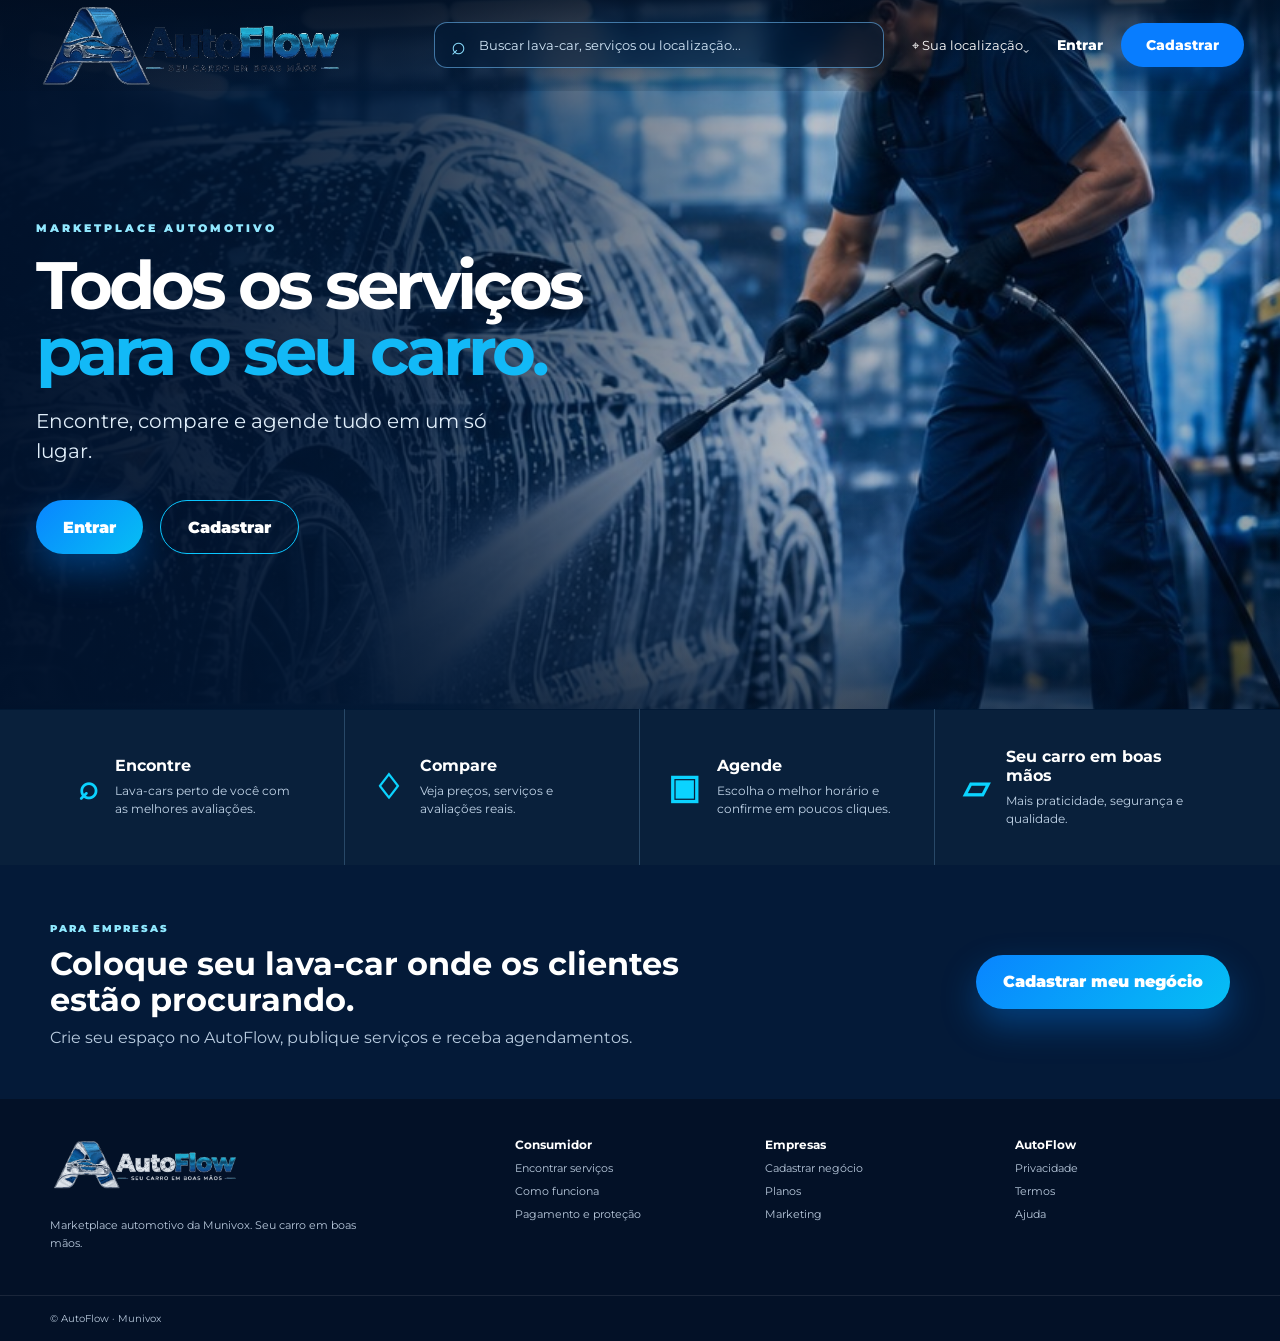
==== index.html @ 9882fe8d "Initial commit - AutoFlow" ====
<!doctype html>
<html lang="pt-BR">
<head>
<meta charset="utf-8">
<meta name="viewport" content="width=device-width,initial-scale=1,viewport-fit=cover">
<meta name="theme-color" content="#04162f">
<title>AutoFlow — Seu carro em boas mãos</title>
<link rel="stylesheet" href="assets/style.css">
</head>
<body class="home-v12">
<header class="af-header">
  <div class="af-header-inner">
    <a class="af-logo" href="index.html" aria-label="AutoFlow — início">
      <img class="af-logo-dark" src="assets/autoflow-logo.png" alt="AutoFlow — Seu carro em boas mãos">
      <img class="af-logo-light" src="assets/autoflow-logo-light.png" alt="">
    </a>
    <form class="af-search" action="busca.html">
      <span>⌕</span><input name="q" placeholder="Buscar lava-car, serviços ou localização..." aria-label="Buscar">
    </form>
    <a class="af-location" href="busca.html">⌖ <span>Sua localização</span>⌄</a>
    <nav class="af-actions">
      <a href="#" data-login>Entrar</a>
      <a class="af-register" href="cadastro.html">Cadastrar</a>
    </nav>
    <button class="af-menu" type="button" aria-label="Abrir menu">☰</button>
  </div>
</header>

<main>
  <section class="af-hero">
    <div class="af-hero-photo" aria-hidden="true"></div>
    <div class="af-hero-overlay" aria-hidden="true"></div>
    <div class="af-hero-inner">
      <div class="af-hero-copy">
        <div class="af-kicker">MARKETPLACE AUTOMOTIVO</div>
        <h1>Todos os serviços<br><strong>para o seu carro.</strong></h1>
        <p>Encontre, compare e agende tudo em um só lugar.</p>
        <div class="af-hero-actions">
          <a class="af-btn af-btn-primary" href="#" data-login>Entrar</a>
          <a class="af-btn af-btn-outline" href="cadastro.html">Cadastrar</a>
        </div>
      </div>
    </div>
  </section>

  <section class="af-benefits">
    <div class="af-container af-benefit-grid">
      <div class="af-benefit"><b>⌕</b><div><strong>Encontre</strong><span>Lava-cars perto de você com as melhores avaliações.</span></div></div>
      <div class="af-benefit"><b>♢</b><div><strong>Compare</strong><span>Veja preços, serviços e avaliações reais.</span></div></div>
      <div class="af-benefit"><b>▣</b><div><strong>Agende</strong><span>Escolha o melhor horário e confirme em poucos cliques.</span></div></div>
      <div class="af-benefit"><b>▱</b><div><strong>Seu carro em boas mãos</strong><span>Mais praticidade, segurança e qualidade.</span></div></div>
    </div>
  </section>

  <section class="af-business-cta">
    <div class="af-container af-business-inner"><div><span>PARA EMPRESAS</span><h2>Coloque seu lava-car onde os clientes estão procurando.</h2><p>Crie seu espaço no AutoFlow, publique serviços e receba agendamentos.</p></div><a class="af-btn af-btn-primary" href="cadastro.html">Cadastrar meu negócio</a></div>
  </section>
</main>

<footer class="af-footer"><div class="af-container af-footer-grid"><div><img src="assets/autoflow-logo-light.png" alt="AutoFlow" class="af-footer-logo"><p>Marketplace automotivo da Munivox. Seu carro em boas mãos.</p></div><div><strong>Consumidor</strong><a href="busca.html">Encontrar serviços</a><a href="manual.html">Como funciona</a><a href="manual.html">Pagamento e proteção</a></div><div><strong>Empresas</strong><a href="cadastro.html">Cadastrar negócio</a><a href="cadastro.html#planos">Planos</a><a href="marketing.html">Marketing</a></div><div><strong>AutoFlow</strong><a href="manual.html">Privacidade</a><a href="manual.html">Termos</a><a href="manual.html">Ajuda</a></div></div><div class="af-footer-bottom">© AutoFlow · Munivox</div></footer>

<div class="modal" id="loginModal"><div class="modal-card"><button class="close" data-close>×</button><h2>Entrar no AutoFlow</h2><p style="color:#667085">Acesse seus agendamentos, veículos e favoritos.</p><div class="field"><label>E-mail</label><input type="email" placeholder="voce@email.com"></div><div class="field"><label>Senha</label><input type="password" placeholder="••••••••"></div><button class="primary" style="height:46px;width:100%" data-close>Entrar</button><p style="text-align:center;color:#667085;font-size:12px;margin-bottom:0">Ainda não tem conta? <a class="link" href="cadastro.html">Criar cadastro</a></p></div></div>
<script src="assets/app.js"></script>
</body>
</html>
---- assets/style.css ----
@import url('https://fonts.googleapis.com/css2?family=Montserrat:wght@500;600;700;800&display=swap');
:root{--navy:#06152d;--navy2:#0a2447;--blue:#087dff;--cyan:#00c8ff;--ink:#10213d;--muted:#66758b;--line:#e5edf7;--bg:#f5f8fc;--white:#fff;--shadow:0 18px 45px rgba(10,35,70,.12)}
*{box-sizing:border-box}html{scroll-behavior:smooth}body{margin:0;background:var(--bg);color:var(--ink);font-family:Montserrat,Arial,sans-serif}.container{width:min(1180px,calc(100% - 32px));margin:auto}a{text-decoration:none;color:inherit}button,input,select{font:inherit}.top{position:sticky;top:0;z-index:100;background:rgba(255,255,255,.96);backdrop-filter:blur(14px);border-bottom:1px solid var(--line)}.topline{min-height:74px;display:flex;align-items:center;gap:16px}.brand{display:flex;align-items:center;gap:9px;font-weight:800;font-size:22px;letter-spacing:-1px;white-space:nowrap}.brand img{width:150px;height:auto}.brand-mark{width:39px;height:39px;border-radius:12px;background:linear-gradient(135deg,#087dff,#00c8ff);display:grid;place-items:center;color:#fff;font-weight:800;box-shadow:0 7px 18px rgba(8,125,255,.28)}.brand span span{color:var(--blue)}.main-search{flex:1;max-width:570px;margin:auto;display:flex;border:1px solid #d8e3f0;border-radius:13px;background:#fff;overflow:hidden}.main-search input{flex:1;border:0;outline:0;padding:13px 15px;color:var(--ink)}.main-search button{border:0;background:var(--blue);color:#fff;width:52px;font-size:20px}.top-actions{display:flex;align-items:center;gap:10px}.top-actions a{font-size:12px;font-weight:700;color:#46566d;padding:10px}.profile{border:1px solid #dbe5f1;border-radius:12px;background:#fff}.avatar{width:28px;height:28px;border-radius:50%;display:inline-grid;place-items:center;background:#eaf4ff;color:#1679ed;margin-right:5px}.navrow{border-top:1px solid #f1f4f8}.navrow .inner{height:42px;display:flex;align-items:center;gap:25px;overflow:auto}.navrow a{font-size:12px;color:#5e6d82;white-space:nowrap}.navrow a.active,.navrow a:hover{color:var(--blue);font-weight:800}
.hero-welcome{min-height:calc(100vh - 117px);background:radial-gradient(circle at 78% 25%,rgba(0,200,255,.24),transparent 27%),linear-gradient(135deg,#031026 0%,#082957 58%,#03152c 100%);color:#fff;position:relative;overflow:hidden}.hero-welcome:after{content:"";position:absolute;right:-8%;bottom:-35%;width:58%;height:85%;border-radius:50%;background:radial-gradient(circle,rgba(8,125,255,.32),transparent 66%);filter:blur(12px)}.welcome-grid{min-height:calc(100vh - 117px);display:grid;grid-template-columns:1.02fr .98fr;align-items:center;gap:55px;position:relative;z-index:2}.welcome-copy .mini{font-size:11px;letter-spacing:3px;color:#8fdcff;font-weight:800}.welcome-copy h1{font-size:clamp(42px,6vw,76px);line-height:.98;letter-spacing:-4px;margin:17px 0}.welcome-copy h1 span{color:#16b9ff}.welcome-copy p{max-width:580px;color:#c8d7e9;font-size:17px;line-height:1.75}.welcome-actions{display:flex;gap:12px;margin:28px 0 18px}.btn{display:inline-flex;align-items:center;justify-content:center;border:0;border-radius:12px;padding:14px 22px;font-weight:800;cursor:pointer}.btn-primary{background:linear-gradient(135deg,#087dff,#00bfff);color:#fff;box-shadow:0 13px 30px rgba(0,125,255,.3)}.btn-ghost{border:1px solid rgba(255,255,255,.35);color:#fff;background:rgba(255,255,255,.04)}.trust-line{display:flex;gap:18px;flex-wrap:wrap;color:#9db0c8;font-size:11px}.phone-wrap{display:flex;justify-content:center;position:relative}.phone{width:min(335px,82vw);border:8px solid #0b1320;border-radius:38px;background:#fff;box-shadow:0 35px 80px rgba(0,0,0,.45);overflow:hidden}.phone-top{height:28px;background:#0b1320}.phone-screen{min-height:660px;background:#fff}.welcome-phone{background:linear-gradient(180deg,rgba(0,15,35,.1),rgba(0,13,32,.9)),url('https://images.unsplash.com/photo-1504215680853-026ed2a45def?auto=format&fit=crop&w=800&q=85') center/cover;display:flex;flex-direction:column;justify-content:flex-end;padding:28px 22px;color:#fff}.phone-logo{width:220px;max-width:80%;margin:0 auto 100px}.welcome-phone h2{font-size:23px;margin:0 0 10px}.welcome-phone p{font-size:12px;line-height:1.6;color:#d8e7f7}.phone-actions{display:grid;gap:9px;margin-top:18px}.phone-actions a{padding:12px;border-radius:12px;text-align:center;font-size:12px;font-weight:800}.phone-actions .p1{background:linear-gradient(135deg,#087dff,#00c8ff)}.phone-actions .p2{border:1px solid rgba(255,255,255,.55)}
.app-header{background:linear-gradient(135deg,#06152d,#0b3160);color:#fff;padding:16px 0 24px}.app-head-row{display:flex;align-items:center;justify-content:space-between;gap:12px}.app-logo{width:150px}.app-icons{display:flex;gap:8px}.round-btn{width:40px;height:40px;border:1px solid rgba(255,255,255,.22);border-radius:50%;display:grid;place-items:center;background:rgba(255,255,255,.08);color:#fff}.app-search{margin-top:15px;display:flex;background:#fff;border-radius:13px;overflow:hidden}.app-search input{flex:1;border:0;outline:0;padding:14px;color:#17263c}.app-search button{border:0;background:var(--blue);color:#fff;width:50px}.location-bar{display:flex;justify-content:space-between;align-items:center;margin-top:13px;font-size:12px;color:#c9d9ed}.app-page{background:#f6f8fc;min-height:calc(100vh - 117px)}.categories{display:grid;grid-template-columns:repeat(5,1fr);gap:10px;padding:18px 0}.cat{background:#fff;border:1px solid #e3ebf5;border-radius:15px;padding:12px 7px;text-align:center;font-size:10px;font-weight:700;box-shadow:0 5px 16px rgba(13,48,87,.04)}.cat i{width:34px;height:34px;border-radius:50%;display:grid;place-items:center;background:#eaf4ff;color:var(--blue);margin:0 auto 7px;font-style:normal;font-size:17px}.cat.active{border-color:#8fc4ff;background:#f5fbff}.app-banner{border-radius:18px;min-height:175px;padding:22px;background:linear-gradient(100deg,#061a38,#0c66cb 65%,#0cc6ff);color:#fff;position:relative;overflow:hidden}.app-banner:after{content:"";position:absolute;right:-8%;bottom:-40%;width:55%;height:130%;border-radius:50%;background:rgba(255,255,255,.1)}.app-banner h2{max-width:370px;font-size:22px;line-height:1.18;margin:0 0 8px}.app-banner p{max-width:350px;font-size:11px;color:#d7e8fb;line-height:1.5}.app-banner a{display:inline-block;margin-top:7px;background:#fff;color:#0b55a8;padding:10px 15px;border-radius:10px;font-size:11px;font-weight:800}.section-title{display:flex;align-items:end;justify-content:space-between;gap:10px;margin:28px 0 13px}.section-title h2{font-size:21px;margin:0;letter-spacing:-.7px}.section-title a{font-size:11px;color:var(--blue);font-weight:800}.company-list{display:grid;gap:12px;padding-bottom:30px}.company-card{background:#fff;border:1px solid #e2eaf4;border-radius:16px;padding:12px;display:grid;grid-template-columns:92px 1fr auto;gap:14px;align-items:center;box-shadow:0 8px 24px rgba(16,43,76,.04)}.company-thumb{height:92px;border-radius:13px;background:linear-gradient(145deg,#07172d,#087dff);position:relative;overflow:hidden;background-size:cover;background-position:center}.company-thumb.c1{background-image:linear-gradient(145deg,rgba(3,20,43,.15),rgba(0,60,140,.35)),url('https://images.unsplash.com/photo-1607860108855-64acf2078ed9?auto=format&fit=crop&w=500&q=80')}.company-thumb.c2{background-image:linear-gradient(145deg,rgba(3,20,43,.15),rgba(0,60,140,.35)),url('https://images.unsplash.com/photo-1503376780353-7e6692767b70?auto=format&fit=crop&w=500&q=80')}.company-thumb.c3{background-image:linear-gradient(145deg,rgba(3,20,43,.15),rgba(0,60,140,.35)),url('https://images.unsplash.com/photo-1552519507-da3b142c6e3d?auto=format&fit=crop&w=500&q=80')}.verified{position:absolute;left:8px;bottom:8px;background:#fff;color:#087dff;border-radius:50%;width:25px;height:25px;display:grid;place-items:center;font-size:12px}.company-main h3{margin:0;font-size:15px}.company-main .desc{margin:4px 0 8px;color:#718097;font-size:10px}.rating{display:flex;align-items:center;gap:5px;font-size:10px}.stars{color:#ffb400;letter-spacing:1px}.tags{display:flex;gap:5px;flex-wrap:wrap;margin-top:8px}.tag{background:#eaf8f5;color:#16846f;padding:5px 7px;border-radius:999px;font-size:8px;font-weight:800}.company-price{text-align:right;min-width:125px}.company-price small{font-size:9px;color:#8995a6}.company-price strong{display:block;font-size:18px;margin:4px 0 7px}.mini-btn{display:inline-block;background:linear-gradient(135deg,#087dff,#00bfff);color:#fff;border-radius:10px;padding:9px 12px;font-size:10px;font-weight:800}.bottom-nav{display:none}
.detail-cover{height:310px;background:linear-gradient(180deg,rgba(3,17,36,.1),rgba(3,17,36,.78)),url('https://images.unsplash.com/photo-1607860108855-64acf2078ed9?auto=format&fit=crop&w=1600&q=85') center/cover;position:relative}.detail-actions{position:absolute;top:18px;left:0;right:0;display:flex;justify-content:space-between}.detail-actions .round-btn{background:rgba(4,20,42,.52);border-color:rgba(255,255,255,.25)}.detail-card{margin-top:-55px;position:relative;z-index:3;background:#fff;border-radius:22px 22px 0 0;padding:22px 24px}.company-title-row{display:flex;gap:14px;align-items:center}.company-logo{width:70px;height:70px;border-radius:18px;background:linear-gradient(135deg,#06172f,#087dff);color:#fff;display:grid;place-items:center;font-weight:800;font-size:18px;border:4px solid #fff;box-shadow:0 8px 25px rgba(0,0,0,.18)}.company-title-row h1{margin:0;font-size:23px}.verified-name{color:#087dff;font-size:13px}.subtitle{font-size:11px;color:#748298;margin-top:5px}.company-meta{display:flex;gap:12px;flex-wrap:wrap;margin-top:14px;font-size:10px;color:#52647d}.company-meta b{color:#1b2b43}.pill-row{display:flex;gap:7px;flex-wrap:wrap;margin:15px 0}.pill{padding:7px 9px;border-radius:999px;background:#e9faf5;color:#16836e;font-size:9px;font-weight:800}.tabs{display:flex;gap:20px;border-bottom:1px solid #e4ebf4;margin:0 -24px;padding:0 24px}.tabs a{padding:14px 0;font-size:11px;color:#718097}.tabs a.active{color:#087dff;border-bottom:2px solid #087dff;font-weight:800}.service-list{display:grid;gap:10px;margin-top:16px}.service-card{display:flex;justify-content:space-between;gap:12px;border:1px solid #e4ebf4;border-radius:14px;padding:13px}.service-info{display:flex;gap:11px}.service-image{width:54px;height:54px;border-radius:10px;background-size:cover;background-position:center}.si1{background-image:url('https://images.unsplash.com/photo-1607860108855-64acf2078ed9?auto=format&fit=crop&w=300&q=80')}.si2{background-image:url('https://images.unsplash.com/photo-1511919884226-fd3cad34687c?auto=format&fit=crop&w=300&q=80')}.si3{background-image:url('https://images.unsplash.com/photo-1553440569-bcc63803a83d?auto=format&fit=crop&w=300&q=80')}.service-info h3{font-size:12px;margin:2px 0 4px}.service-info p{font-size:9px;color:#758298;margin:0}.service-right{text-align:right;white-space:nowrap}.service-right strong{font-size:15px}.service-right small{display:block;font-size:8px;color:#7b889a;margin:3px 0 6px}.detail-cta{position:sticky;bottom:0;background:#fff;border-top:1px solid #e4ebf4;padding:12px 24px;z-index:10}.detail-cta a{display:block;text-align:center;background:linear-gradient(135deg,#087dff,#00bfff);color:#fff;padding:13px;border-radius:12px;font-size:12px;font-weight:800}.two-col{display:grid;grid-template-columns:1fr 370px;gap:24px}.side-box{background:#fff;border:1px solid #e4ebf4;border-radius:18px;padding:18px}.side-box h3{font-size:15px;margin:0 0 14px}.calendar{display:grid;grid-template-columns:repeat(3,1fr);gap:7px}.calendar button{border:1px solid #dce6f1;background:#fff;border-radius:9px;padding:10px 5px;font-size:10px}.calendar button.active{border-color:#8dc5ff;background:#eff7ff;color:#087dff;font-weight:800}
.menu-trigger{width:40px;height:40px;border:1px solid #dbe5f1;background:#fff;border-radius:11px;display:grid;place-items:center;gap:3px}.menu-trigger span{display:block;width:18px;height:2px;background:#15243a;border-radius:2px}.side-backdrop{position:fixed;inset:0;background:rgba(1,10,23,.58);opacity:0;visibility:hidden;transition:.25s;z-index:180}.side-backdrop.open{opacity:1;visibility:visible}.side-menu{position:fixed;left:0;top:0;bottom:0;width:min(390px,90vw);background:#fff;z-index:190;transform:translateX(-105%);transition:.28s;box-shadow:20px 0 60px rgba(0,0,0,.25);display:flex;flex-direction:column}.side-menu.open{transform:translateX(0)}.side-menu-head{background:linear-gradient(135deg,#06152d,#0a376e);color:#fff;padding:22px 18px}.side-profile{display:flex;align-items:center;gap:12px}.side-avatar{width:52px;height:52px;border-radius:50%;background:#eaf4ff;color:#087dff;display:grid;place-items:center;font-size:22px}.side-profile strong{font-size:15px}.side-profile small{display:block;color:#b7c9df;font-size:10px;margin-top:4px}.side-close{margin-left:auto;width:34px;height:34px;border:1px solid rgba(255,255,255,.2);background:rgba(255,255,255,.08);color:#fff;border-radius:50%;font-size:21px}.side-promo{margin:15px;border-radius:13px;background:linear-gradient(100deg,#087dff,#00bfff);color:#fff;padding:14px;display:flex;justify-content:space-between;align-items:center}.side-promo strong{font-size:11px}.side-nav{padding:8px 10px;overflow:auto}.side-nav a{display:flex;align-items:center;gap:13px;padding:12px 13px;border-radius:10px;font-size:13px;color:#25334a}.side-nav a:hover,.side-nav a.active{background:#edf6ff;color:#087dff;font-weight:800}.side-icon{width:24px;text-align:center;font-size:18px}.side-nav em{margin-left:auto;font-style:normal;font-size:9px;background:#eaf4ff;color:#087dff;padding:4px 7px;border-radius:999px;font-weight:800}.side-menu-foot{margin-top:auto;padding:14px 18px;border-top:1px solid #e8eef6;color:#8995a7;font-size:9px}.menu-open{overflow:hidden}.toast{position:fixed;right:20px;bottom:20px;background:#0b1730;color:#fff;padding:13px 16px;border-radius:12px;display:none;z-index:250;font-size:11px}.toast.show{display:block}
.footer{background:#06152d;color:#b8c8dd;padding:30px 0}.footer-grid{display:grid;grid-template-columns:2fr 1fr 1fr 1fr;gap:24px}.footer .brand{color:#fff}.footer-col{display:flex;flex-direction:column;gap:9px}.footer-col strong{color:#fff;font-size:12px}.footer-col a{font-size:10px}.footer-bottom{margin-top:22px;border-top:1px solid rgba(255,255,255,.1);padding-top:16px;font-size:9px}
.modal{position:fixed;inset:0;background:rgba(2,13,29,.65);display:none;align-items:center;justify-content:center;z-index:220}.modal.open{display:flex}.modal-card{background:#fff;border-radius:18px;width:min(420px,calc(100% - 30px));padding:24px;box-shadow:0 30px 90px rgba(0,0,0,.35)}.modal-card h2{margin-top:0}.close{float:right;border:0;background:#edf2f7;border-radius:50%;width:30px;height:30px}.field{display:flex;flex-direction:column;gap:7px;margin-bottom:13px}.field label{font-size:10px;font-weight:800}.field input,.field select{padding:12px;border:1px solid #dbe4ef;border-radius:10px;outline:0;width:100%}
@media(max-width:900px){.welcome-grid{grid-template-columns:1fr;padding:50px 0}.phone-wrap{order:-1}.welcome-copy{text-align:center}.welcome-copy p{margin-left:auto;margin-right:auto}.welcome-actions,.trust-line{justify-content:center}.two-col{grid-template-columns:1fr}.company-card{grid-template-columns:78px 1fr}.company-thumb{height:78px}.company-price{grid-column:2;text-align:left}.bottom-nav{display:flex;position:sticky;bottom:0;background:#fff;border-top:1px solid #e3eaf4;padding:9px 8px;z-index:50}.bottom-nav a{flex:1;text-align:center;font-size:8px;color:#748198}.bottom-nav a.active{color:#087dff;font-weight:800}.bottom-nav i{display:block;font-style:normal;font-size:17px;margin-bottom:3px}}
@media(max-width:620px){.topline{flex-wrap:wrap;padding:10px 0}.main-search{order:3;flex-basis:100%;max-width:none}.top-actions a:not(.profile){display:none}.navrow{display:none}.welcome-grid{min-height:calc(100vh - 74px)}.welcome-copy h1{font-size:46px;letter-spacing:-2.5px}.phone{width:300px}.phone-screen{min-height:580px}.phone-logo{margin-bottom:65px}.categories{grid-template-columns:repeat(5,1fr);gap:6px}.cat{font-size:8px;padding:9px 3px}.cat i{width:29px;height:29px;font-size:14px}.app-banner{min-height:155px}.company-card{grid-template-columns:70px 1fr;gap:10px}.company-thumb{height:70px}.company-price{grid-column:1/-1;display:flex;align-items:center;justify-content:space-between;border-top:1px solid #eef2f7;padding-top:9px}.company-price strong{display:inline;margin-right:5px}.company-price small{display:inline}.detail-cover{height:240px}.detail-card{padding:18px 16px;margin-top:-38px}.tabs{margin:0 -16px;padding:0 16px;gap:15px}.detail-cta{padding:10px 16px}.footer-grid{grid-template-columns:1fr 1fr}.brand img{width:130px}}


/* ===== REFINAMENTO V3 — identidade e responsividade ===== */
.top .brand img{display:block;width:154px;height:auto}
.home-top .topline{min-height:78px}
.hero-welcome .welcome-grid{max-width:1240px}
.hero-welcome .welcome-copy{padding-left:8px}
.hero-welcome .phone{width:min(370px,38vw)}
.hero-welcome .phone-screen{min-height:700px}
.hero-welcome .phone-logo{width:230px}
.app-header{padding:22px 0 28px}
.app-header .app-search{margin-top:0}

/* Em telas pequenas, a entrada vira uma experiência de aplicativo em tela cheia. */
@media(max-width:760px){
  .home-top{display:none}
  .hero-welcome{min-height:100svh;height:100svh}
  .hero-welcome:after{right:-35%;bottom:-15%;width:120%;height:55%}
  .welcome-grid{min-height:100svh;height:100svh;display:flex;align-items:center;justify-content:center;padding:18px 0}
  .welcome-copy{display:none}
  .phone-wrap{width:100%;height:100%;align-items:center}
  .hero-welcome .phone{width:min(360px,calc(100vw - 34px));height:min(760px,calc(100svh - 24px));border-width:7px;border-radius:38px}
  .hero-welcome .phone-screen{height:100%;min-height:0}
  .hero-welcome .welcome-phone{padding:26px 22px 24px}
  .hero-welcome .phone-logo{width:min(235px,82%);margin:0 auto auto}
  .welcome-phone h2{font-size:24px;line-height:1.08}
  .welcome-phone p{font-size:12px;line-height:1.55}
  .phone-actions{margin-top:16px}
  .phone-actions a{padding:13px}
  .app-header{padding:16px 0 20px}
  .app-page{min-height:100svh}
  .categories{padding-top:14px}
}

@media(min-width:761px){
  .hero-welcome .welcome-copy h1{max-width:650px}
  .hero-welcome .welcome-copy p{max-width:620px}
}

/* Header interno: uma única marca; o painel azul começa direto na busca. */
.app-header .app-head-row{display:none}


/* ===== REFINAMENTO V8 — cadastro, planos, status e rodapé ===== */
.plans{display:grid;grid-template-columns:repeat(4,1fr);gap:16px;margin-top:20px;align-items:stretch}
.plan{position:relative;background:#fff;border:1px solid #d9e4f0;border-radius:22px;padding:23px 19px 19px;box-shadow:0 10px 30px rgba(16,43,76,.06);display:flex;flex-direction:column;min-height:100%;overflow:visible;transition:transform .2s ease,box-shadow .2s ease,border-color .2s ease}
.plan:hover{transform:translateY(-3px);box-shadow:0 16px 34px rgba(16,43,76,.10);border-color:#b9d2ee}
.plan h3{margin:0;font-size:19px;color:#10233f;letter-spacing:-.4px}.plan p{font-size:10px;line-height:1.55;min-height:34px;margin:7px 0 15px;color:#718097}.plan .amount{font-size:29px;font-weight:900;color:#081d3a;letter-spacing:-1px;white-space:nowrap}.plan .amount span{font-size:10px;font-weight:700;letter-spacing:0;color:#718097}.plan .commission{margin-top:10px;padding:9px 10px;border-radius:11px;background:#f4f8fd;color:#425b78;font-size:9px;font-weight:800;border:1px solid #e4edf7}.plan ul{list-style:none;padding:0;margin:17px 0 20px;display:grid;gap:9px;flex:1}.plan li{font-size:9.5px;color:#55677f;line-height:1.45;padding-left:19px;position:relative}.plan li:before{content:'✓';position:absolute;left:0;top:0;color:#087dff;font-weight:900;font-size:11px}.plan button{margin-top:auto}.plan.free{border-color:#c9d9ea;background:linear-gradient(180deg,#fff 0%,#f8fbff 100%)}
.plan.free .plan-badge{background:#eef4fa;color:#5b6f87}.plan.featured{border:2px solid #087dff;box-shadow:0 18px 40px rgba(8,125,255,.17);transform:translateY(-8px);padding:25px 18px 19px}
.plan.featured:hover{transform:translateY(-11px)}
.plan.featured:before{content:'MAIS ESCOLHIDO';position:absolute;left:18px;right:18px;top:-13px;text-align:center;background:#ffbd19;color:#15243a;padding:6px 10px;border-radius:999px;font-size:8px;font-weight:900;letter-spacing:.55px;box-shadow:0 6px 14px rgba(255,189,25,.25)}
.plan.featured .commission{background:#edf7ff;border-color:#cfe7ff;color:#075da9}.plan.premium{background:linear-gradient(155deg,#06172f 0%,#0a2f63 70%,#087dff 150%);border-color:#0a2c5a;color:#fff;box-shadow:0 18px 40px rgba(6,21,45,.24)}
.plan.premium:hover{border-color:#238cff}.plan.premium h3,.plan.premium .amount{color:#fff}.plan.premium p,.plan.premium li{color:#c9d9ec}.plan.premium .amount span{color:#9eb7d3}.plan.premium .commission{background:rgba(255,255,255,.09);border-color:rgba(255,255,255,.12);color:#e1edfb}.plan.premium li:before{color:#39c7ff}.plan-badge{display:inline-flex;align-self:flex-start;margin-bottom:9px;padding:5px 9px;border-radius:999px;background:#eaf4ff;color:#087dff;font-size:8px;font-weight:900;letter-spacing:.25px}.plan.premium .plan-badge{background:rgba(0,200,255,.14);color:#6ddcff}
.plan-note{margin-top:16px;color:#7b899d;font-size:9px;line-height:1.6}.plan-note strong{color:#33465f}
.online-badge{display:inline-flex;align-items:center;gap:4px;margin-left:6px;padding:2px 6px;border-radius:999px;background:#eaf9f4;color:#16846f;font-size:7px;font-weight:800;vertical-align:2px;white-space:nowrap}.online-badge:before{content:'';width:5px;height:5px;border-radius:50%;background:#17bd84;box-shadow:0 0 0 2px rgba(23,189,132,.12)}
.company-status{display:flex;align-items:center;gap:5px;margin-top:4px;font-size:8px;color:#7b899d}.company-status .dot{width:5px;height:5px;border-radius:50%;background:#18bd84;box-shadow:0 0 0 2px rgba(24,189,132,.10)}
.detail-footer{margin-top:0}.payment-strip{display:flex;align-items:center;gap:7px;flex-wrap:wrap;margin-top:11px}.pay-chip{height:34px;min-width:64px;padding:0 11px;border:1px solid #d7e2ee;border-radius:9px;background:#fff;display:inline-flex;align-items:center;justify-content:center;color:#17304e;font-size:10px;font-weight:900;box-shadow:0 4px 10px rgba(12,42,75,.06);position:relative;overflow:hidden}.pay-chip.visa{font-size:14px;font-style:italic;letter-spacing:-.8px;color:#143b9a}.pay-chip.mastercard{font-size:0}.pay-chip.mastercard:before,.pay-chip.mastercard:after{content:'';width:16px;height:16px;border-radius:50%;position:absolute;top:9px}.pay-chip.mastercard:before{left:21px;background:#eb001b}.pay-chip.mastercard:after{left:31px;background:#f79e1b;opacity:.9}.pay-chip.elo{font-style:italic;font-size:13px;color:#171717}.pay-chip.pix{color:#16846f;font-size:12px;letter-spacing:-.3px}.trust-seal{display:inline-flex;align-items:center;gap:8px;margin-top:12px;padding:10px 12px;border:1px solid rgba(255,255,255,.13);border-radius:11px;background:rgba(255,255,255,.05);color:#dbe9f8;font-size:9px;font-weight:700}.trust-seal b{color:#fff}
.detail-cta{display:none}
.cadastro-hero{background:linear-gradient(135deg,#f7fbff,#eef6ff);border:1px solid #e0ebf7;border-radius:22px;padding:24px;margin-bottom:22px}.cadastro-hero h1{margin:5px 0 8px;font-size:30px;letter-spacing:-1px}.cadastro-hero p{max-width:760px;margin:0;color:#66758b;font-size:12px;line-height:1.7}.service-picker{display:grid;grid-template-columns:repeat(3,1fr);gap:9px;margin-top:9px}.service-option{border:1px solid #dce6f1;background:#fff;border-radius:12px;padding:11px 12px;display:flex;align-items:center;gap:9px;cursor:pointer}.service-option input{accent-color:#087dff}.service-option strong{font-size:10px;color:#233750}.service-option small{display:block;color:#8290a2;font-size:8px;margin-top:2px}.feature-picker{display:grid;grid-template-columns:repeat(2,1fr);gap:9px;margin-top:9px}.feature-option{border:1px solid #dce6f1;border-radius:12px;background:#fff;padding:11px 12px}.feature-option label{display:flex;gap:8px;align-items:center;font-size:10px;font-weight:800;color:#263a53}.feature-option input{accent-color:#087dff}
@media(max-width:1050px){.plans{grid-template-columns:repeat(2,1fr)}.plan.featured{transform:none}.service-picker{grid-template-columns:repeat(2,1fr)}}
@media(max-width:620px){.plans{grid-template-columns:1fr}.plan{min-height:0}.plan.featured{transform:none}.plan.featured:hover{transform:translateY(-3px)}.service-picker,.feature-picker{grid-template-columns:1fr}.cadastro-hero{padding:18px}.cadastro-hero h1{font-size:25px}.online-badge{margin-left:0;margin-top:4px}.company-status{margin-top:6px}.payment-strip{gap:5px}}

/* ===== V10 — refinamento visual solicitado ===== */
.field-heading{display:flex;align-items:end;justify-content:space-between;gap:16px;margin-bottom:10px}.field-heading label{display:block;margin:0}.field-heading small{display:block;margin-top:5px;color:#8190a3;font-size:9px;line-height:1.45}.selection-count{background:#edf7ff;color:#087dff;border:1px solid #d3eaff;border-radius:999px;padding:6px 9px;font-size:8px;font-weight:900;white-space:nowrap}.service-section{margin-top:18px}.service-picker{grid-template-columns:repeat(3,1fr);gap:11px}.service-option{position:relative;min-height:68px;border:1px solid #dce6f1;background:#fff;border-radius:15px;padding:11px 12px;display:flex;align-items:center;gap:10px;cursor:pointer;transition:.18s ease;box-shadow:0 4px 12px rgba(16,43,76,.03)}.service-option:hover{border-color:#9ccaff;transform:translateY(-1px)}.service-option:has(input:checked){border-color:#5aaeff;background:#f5fbff;box-shadow:0 7px 18px rgba(8,125,255,.09)}.service-option input{position:absolute;opacity:0;pointer-events:none}.service-option .service-icon{width:36px;height:36px;flex:0 0 36px;border-radius:11px;background:#f1f6fb;display:grid;place-items:center;font-size:17px}.service-option:has(input:checked) .service-icon{background:#e4f2ff}.service-option strong{font-size:10px;color:#1d3049}.service-option small{display:block;color:#8492a5;font-size:8px;margin-top:3px}.service-option:after{content:'+';position:absolute;right:10px;top:9px;width:17px;height:17px;border:1px solid #d8e3ee;border-radius:50%;display:grid;place-items:center;color:#7d8da0;font-size:11px}.service-option:has(input:checked):after{content:'✓';border-color:#087dff;background:#087dff;color:#fff;font-weight:900}

.plans-section{margin-top:30px;padding:26px;border:1px solid #dfe8f3;border-radius:24px;background:linear-gradient(180deg,#f9fbfe 0%,#f3f7fc 100%)}.plans-heading{display:flex;align-items:end;justify-content:space-between;gap:25px}.plans-heading h2{margin:6px 0 7px;font-size:25px;letter-spacing:-.9px}.plans-heading p{margin:0;max-width:680px;color:#6f7f94;font-size:10px;line-height:1.65}.plans-rule{display:flex;flex-direction:column;gap:4px;min-width:120px;padding:12px 14px;border:1px solid #d9e7f5;background:#fff;border-radius:14px;color:#8290a3;font-size:8px;font-weight:800;text-align:center}.plans-rule b{color:#087dff;font-size:9px}.plans{gap:12px;margin-top:20px}.plan{border-radius:20px;padding:20px 17px 17px;box-shadow:0 7px 24px rgba(16,43,76,.05)}.plan:hover{transform:translateY(-3px)}.plan-top{display:flex;align-items:center;gap:7px;min-height:29px}.plan-icon{width:28px;height:28px;border-radius:9px;background:#eef5fc;color:#087dff;display:grid;place-items:center;font-size:11px;font-weight:900}.plan-top .plan-badge{margin:0}.plan h3{font-size:18px;margin-top:12px}.plan p{min-height:48px}.plan .amount{font-size:30px}.plan .commission{display:flex;align-items:baseline;justify-content:space-between;gap:5px;padding:10px 11px}.plan .commission strong{font-size:19px;color:#087dff;letter-spacing:-.4px}.plan .commission span{font-size:8px;font-weight:700;text-align:right}.plan.featured{padding:22px 17px 17px;transform:translateY(-5px);border:1px solid #087dff}.plan.featured:hover{transform:translateY(-8px)}.plan.featured:before{display:none}.plan.featured .plan-icon{background:#fff4cf;color:#d99200}.plan.featured .plan-badge{background:#ffbf20;color:#18273b}.plan.premium .plan-icon{background:rgba(0,200,255,.13);color:#6cddff}.plan.premium .commission strong{color:#6cddff}.plan-btn{border-radius:11px}.footer-payment .payment-caption{font-size:9px;color:#9eb0c8;margin:7px 0 0;line-height:1.4}.payment-methods{display:flex;gap:7px;flex-wrap:wrap;margin-top:11px}.pay-card{width:78px;height:48px;border:1px solid #d9e3ee;border-radius:9px;background:#fff;position:relative;padding:7px 8px;display:flex;flex-direction:column;justify-content:center;box-shadow:0 3px 10px rgba(0,0,0,.08);overflow:hidden}.pay-card b{font-size:10px;line-height:1;text-transform:uppercase}.pay-card small{font-size:6px;color:#718097;margin-top:4px}.pix-card b{color:#16846f;font-size:11px}.visa-card b{color:#153c9c;font-size:14px;font-style:italic;letter-spacing:-1px}.mc-card i,.mc-card i:after{content:'';position:absolute;width:18px;height:18px;border-radius:50%;top:7px}.mc-card i{right:10px;background:#eb001b}.mc-card i:after{left:10px;top:0;background:#f79e1b;opacity:.92}.mc-card b{font-size:8px;margin-top:12px;color:#1d2d45}.elo-card b{font-size:15px;font-style:italic;color:#111}.boleto-card b{font-size:8px;color:#435d79}.trust-seal{margin-top:11px}

/* A home inicial fica concentrada na experiência azul + celular. */
.home-extra-copy{display:none}
/* Busca: mantém uma única barra de pesquisa no cabeçalho. */
.app-header{padding:12px 0 15px}.app-header .location-bar{margin-top:0}

@media(max-width:1050px){.plans-heading{align-items:stretch;flex-direction:column}.plans-rule{align-self:flex-start}.service-picker{grid-template-columns:repeat(2,1fr)}}
@media(max-width:620px){.plans-section{padding:18px 14px}.plans-heading h2{font-size:21px}.service-picker{grid-template-columns:1fr}.field-heading{align-items:start;flex-direction:column;gap:7px}.selection-count{align-self:flex-start}.payment-methods{gap:5px}.pay-card{width:72px}.plans-rule{display:none}}


/* ===== V11 — logo oficial e banner promocional ===== */
.brand img{width:154px;height:auto;display:block;object-fit:contain}
.app-promo-image{display:block;padding:0;min-height:0;height:auto;background:#fff;border-radius:18px;overflow:hidden;box-shadow:0 10px 28px rgba(16,43,76,.08);line-height:0}
.app-promo-image img{display:block;width:100%;height:auto;aspect-ratio:1218/578;object-fit:cover;object-position:center}
.app-promo-image:after{display:none}
@media(max-width:620px){.brand img{width:132px}.app-promo-image{border-radius:14px}.app-promo-image img{aspect-ratio:1218/578;object-fit:cover}}

/* ===== AutoFlow Home V12 — referência aprovada ===== */
.home-v12{background:#f4f8fd;color:#082044}
.af-container{width:min(1180px,calc(100% - 40px));margin:0 auto}
.af-header{position:absolute;top:0;left:0;right:0;z-index:20;background:linear-gradient(180deg,rgba(1,13,31,.76),rgba(1,13,31,.12));border:0}
.af-header-inner{width:min(1500px,calc(100% - 72px));min-height:86px;margin:auto;display:flex;align-items:center;gap:28px}
.af-logo{width:310px;display:block;flex:0 0 auto}.af-logo img{display:block;width:100%;height:auto}.af-logo-light{display:none!important}
.af-search{height:46px;flex:1;max-width:450px;margin-left:auto;display:flex;align-items:center;border:1px solid rgba(115,194,255,.55);background:rgba(3,28,58,.48);backdrop-filter:blur(10px);border-radius:13px;overflow:hidden}.af-search span{font-size:25px;color:#8bdfff;padding-left:16px}.af-search input{width:100%;border:0;outline:0;background:transparent;color:#fff;padding:0 13px;font-size:13px}.af-search input::placeholder{color:#d3e7f8}
.af-location{color:#fff;font-size:13px;white-space:nowrap}.af-actions{display:flex;align-items:center;gap:18px;color:#fff;font-weight:800;font-size:14px}.af-register{background:#087dff;padding:13px 25px;border-radius:24px;box-shadow:0 12px 25px rgba(0,125,255,.28)}.af-menu{display:none}
.af-hero{position:relative;min-height:710px;height:78vh;max-height:820px;overflow:hidden;background:#03152d;color:#fff}.af-hero-photo{position:absolute;inset:0;background-image:url('autoflow-hero.jpg');background-size:cover;background-position:center 47%;transform:scale(1.02)}.af-hero-overlay{position:absolute;inset:0;background:linear-gradient(90deg,rgba(1,18,43,.98) 0%,rgba(1,23,52,.86) 31%,rgba(1,23,52,.25) 65%,rgba(1,14,31,.28) 100%),linear-gradient(0deg,rgba(1,14,31,.66),transparent 34%)}
.af-hero-inner{position:relative;z-index:2;width:min(1500px,calc(100% - 72px));height:100%;margin:auto;display:flex;align-items:center}.af-hero-copy{max-width:650px;margin-top:65px}.af-kicker{font-size:11px;letter-spacing:3px;color:#91e8ff;font-weight:900;margin-bottom:18px}.af-hero h1{font-size:clamp(48px,5.2vw,78px);line-height:.99;letter-spacing:-4px;margin:0 0 22px}.af-hero h1 strong{color:#12b9f7}.af-hero-copy>p{font-size:20px;line-height:1.5;color:#e1effb;max-width:500px;margin:0}.af-hero-actions{display:flex;align-items:center;gap:17px;margin-top:34px}.af-btn{display:inline-flex;align-items:center;justify-content:center;min-height:54px;padding:0 27px;border-radius:28px;font-weight:900}.af-btn-primary{color:#fff;background:linear-gradient(135deg,#0985ff,#06bff4);box-shadow:0 16px 35px rgba(0,136,255,.34)}.af-btn-outline{color:#fff;border:1px solid #0ac6ff;background:rgba(2,20,44,.24)}.af-login-link{color:#fff;font-weight:800;text-decoration:underline;text-underline-offset:4px;margin-left:2px}
.af-benefits{margin-top:-1px;background:rgba(2,25,53,.97);color:#fff;position:relative;z-index:4}.af-benefit-grid{display:grid;grid-template-columns:repeat(4,1fr);min-height:156px}.af-benefit{display:flex;align-items:center;gap:17px;padding:25px 28px;border-right:1px solid rgba(135,193,237,.25)}.af-benefit:last-child{border-right:0}.af-benefit>b{font-size:34px;line-height:1;color:#0bd3ff}.af-benefit strong{display:block;font-size:16px;margin-bottom:7px}.af-benefit span{display:block;color:#c0d3e7;font-size:12px;line-height:1.5;max-width:190px}
.af-featured{background:#f6f9fd;padding:42px 0 48px}.af-section-head{display:flex;align-items:end;justify-content:space-between;gap:20px;margin-bottom:24px}.af-section-head h2{font-size:28px;margin:0 0 5px;letter-spacing:-1px}.af-section-head p{margin:0;color:#6d7d92;font-size:13px}.af-section-head>a{color:#0787ee;font-weight:800;font-size:13px;white-space:nowrap}.af-company-grid{display:grid;grid-template-columns:repeat(4,1fr);gap:16px}.af-company{display:grid;grid-template-columns:100px 1fr;min-height:118px;background:#fff;border:1px solid #d9e6f4;border-radius:17px;overflow:hidden;box-shadow:0 6px 20px rgba(20,64,110,.06);transition:.2s}.af-company:hover{transform:translateY(-2px);box-shadow:0 12px 26px rgba(20,64,110,.11)}.af-company-featured{border:2px solid #087dff;background:#06254a;color:#fff}.af-company-image{background:#16375d center/cover no-repeat;position:relative;min-height:118px}.af-company-image span{position:absolute;left:8px;top:8px;background:#08a5ff;color:#fff;font-size:9px;font-weight:900;padding:5px 7px;border-radius:8px}.image-one{background-image:url('company-brilho-car.svg')}.image-two{background-image:linear-gradient(135deg,#1e3d5f,#091b31)}.image-three{background-image:linear-gradient(135deg,#1b3655,#081728)}.image-four{background-image:linear-gradient(135deg,#254b72,#071728)}.af-company-info{padding:16px 12px 12px;position:relative}.af-company-info strong{display:block;font-size:15px;margin-bottom:9px}.af-company-info div{color:#0a8eea;font-weight:900;font-size:13px}.af-company-featured .af-company-info div{color:#bfefff}.af-company-info div small{font-weight:600;color:#7890a9}.af-company-info em{display:block;font-style:normal;color:#13b75e;font-size:10px;font-weight:800;margin-top:10px}.af-company-info>small{position:absolute;right:10px;bottom:12px;color:#7890a9;font-size:10px}.af-company-featured .af-company-info>small{color:#c0d2e5}
.af-promo-wrap{background:#f6f9fd;padding:0 0 52px}.af-promo{display:block;border-radius:18px;overflow:hidden;box-shadow:0 12px 30px rgba(20,64,110,.08)}.af-promo img{display:block;width:100%;height:auto}
.af-business-cta{background:#041a38;color:#fff;padding:52px 0}.af-business-inner{display:flex;align-items:center;justify-content:space-between;gap:30px}.af-business-inner>div{max-width:720px}.af-business-inner span{font-size:10px;letter-spacing:2px;color:#8fe9ff;font-weight:900}.af-business-inner h2{font-size:32px;line-height:1.12;margin:10px 0}.af-business-inner p{color:#b9cce0;margin:0}.af-footer{background:#031127;color:#b9c9dc;padding:38px 0 0}.af-footer-grid{display:grid;grid-template-columns:2fr 1fr 1fr 1fr;gap:35px;padding-bottom:32px}.af-footer-grid>div{display:flex;flex-direction:column;gap:9px}.af-footer-grid>div:first-child{display:block}.af-footer-logo{width:190px;height:auto;margin-bottom:10px}.af-footer-grid strong{color:#fff;font-size:12px}.af-footer-grid a{font-size:11px}.af-footer-grid p{font-size:11px;line-height:1.6;max-width:310px}.af-footer-bottom{border-top:1px solid rgba(255,255,255,.09);padding:16px max(20px,calc((100% - 1180px)/2));font-size:10px}
@media(max-width:1050px){.af-logo{width:250px}.af-location{display:none}.af-company-grid{grid-template-columns:repeat(2,1fr)}.af-benefit-grid{grid-template-columns:repeat(2,1fr)}.af-benefit:nth-child(2){border-right:0}.af-benefit:nth-child(-n+2){border-bottom:1px solid rgba(135,193,237,.25)}}
@media(max-width:767px){.home-v12{background:#06152b}.af-header{position:absolute;background:linear-gradient(180deg,rgba(0,8,20,.72),transparent);border:0}.af-header-inner{width:calc(100% - 30px);min-height:74px;gap:12px}.af-logo{width:185px}.af-logo-dark{display:none!important}.af-logo-light{display:block!important}.af-search,.af-location,.af-actions{display:none}.af-menu{display:block;margin-left:auto;border:0;background:rgba(2,18,39,.5);color:#fff;width:42px;height:42px;border-radius:12px;font-size:20px}.af-hero{height:100dvh;min-height:620px;max-height:none}.af-hero-photo{background-position:63% center}.af-hero-overlay{background:linear-gradient(180deg,rgba(1,12,29,.18) 0%,rgba(1,14,33,.22) 28%,rgba(1,12,29,.82) 62%,rgba(1,9,22,.97) 100%)}.af-hero-inner{width:calc(100% - 32px);align-items:flex-end;padding-bottom:42px}.af-hero-copy{max-width:none;margin:0}.af-kicker{font-size:9px;letter-spacing:2px;margin-bottom:11px}.af-hero h1{font-size:43px;letter-spacing:-2px;line-height:1.02;margin-bottom:14px}.af-hero-copy>p{font-size:16px;line-height:1.45;max-width:330px}.af-hero-actions{display:flex;flex-direction:column;align-items:center;gap:10px;margin-top:23px;width:100%}.af-btn{width:min(100%,320px);min-height:52px;padding:0 18px}.af-login-link{text-align:center;padding:8px 0}.af-benefits{display:none}.af-featured{padding:35px 0;background:#f6f9fd}.af-container{width:calc(100% - 28px)}.af-section-head{align-items:flex-start}.af-section-head h2{font-size:24px}.af-section-head p{font-size:11px}.af-company-grid{grid-template-columns:1fr;gap:11px}.af-company{grid-template-columns:92px 1fr;min-height:102px}.af-company-image{min-height:102px}.af-promo-wrap{padding-bottom:35px}.af-business-cta{padding:40px 0}.af-business-inner{display:block}.af-business-inner h2{font-size:25px}.af-business-inner .af-btn{margin-top:20px;width:100%}.af-footer-grid{grid-template-columns:1fr 1fr;gap:25px}.af-footer-logo{width:165px}.af-footer-bottom{padding-left:14px;padding-right:14px}}

/* ===== V15 — serviços livres, anexos, 2 planos e avaliações ===== */
.plans-two{grid-template-columns:repeat(2,minmax(0,1fr));max-width:980px;margin-left:auto;margin-right:auto;align-items:stretch}.plan.featured-main{border:2px solid #087dff;box-shadow:0 18px 42px rgba(8,125,255,.13);background:linear-gradient(180deg,#ffffff 0%,#f7fbff 100%)}.plan.featured-main .plan-icon{background:#eaf4ff}.plan.featured-main .commission{background:#edf7ff;border-color:#cfe7ff}.plan.featured-main .commission strong{color:#087dff}.marketing-plan{background:linear-gradient(155deg,#06172f 0%,#0a2f63 75%,#087dff 150%);border-color:#0a2c5a;color:#fff;box-shadow:0 18px 42px rgba(6,21,45,.22)}.marketing-plan h3,.marketing-plan .amount{color:#fff}.marketing-plan p,.marketing-plan li{color:#c9d9ec}.marketing-plan .amount span{color:#9eb7d3}.marketing-plan .commission{background:rgba(255,255,255,.09);border-color:rgba(255,255,255,.12);color:#e1edfb}.marketing-plan .commission strong{color:#6cddff}.marketing-plan li:before{color:#39c7ff}.marketing-plan .plan-icon{background:rgba(0,200,255,.13);color:#6cddff}.marketing-plan .plan-badge{background:rgba(0,200,255,.14);color:#6ddcff}.marketing-plan .outline{color:#fff;border-color:rgba(255,255,255,.35);background:rgba(255,255,255,.04)}.marketing-upgrade{margin-top:18px;border:1px solid #dbe7f4;border-radius:18px;background:#fff;padding:18px 20px;display:flex;align-items:center;justify-content:space-between;gap:18px}.marketing-upgrade h3{margin:5px 0 5px;font-size:16px;color:#10233f}.marketing-upgrade p{margin:0;color:#718097;font-size:10px;line-height:1.55;max-width:680px}.marketing-upgrade .outline{white-space:nowrap}
.upload-input{position:relative;display:flex;align-items:center;gap:11px;min-height:68px;cursor:pointer}.upload-input input{position:absolute;inset:0;opacity:0;cursor:pointer}.upload-input strong{display:block;font-size:10px;color:#233750}.upload-input small{display:block;color:#8290a2;font-size:8px;margin-top:4px}.upload-icon{width:34px;height:34px;border-radius:10px;background:#edf6ff;color:#087dff;display:grid;place-items:center;font-size:17px;font-weight:900;flex:0 0 34px}.upload-input:hover{border-color:#8fc5ff;background:#f8fcff}.upload-wide{min-height:64px}
.custom-service-list{display:grid;grid-template-columns:repeat(3,1fr);gap:11px;margin-top:10px}.add-service-card{min-height:70px;border:1px dashed #82bfff;border-radius:15px;background:linear-gradient(180deg,#fafdff,#f2f8ff);display:flex;align-items:center;gap:11px;padding:12px;text-align:left;cursor:pointer;color:#173352}.add-service-card:hover{border-color:#087dff;box-shadow:0 8px 18px rgba(8,125,255,.08);transform:translateY(-1px)}.add-service-plus{width:38px;height:38px;border-radius:11px;background:#087dff;color:#fff;display:grid;place-items:center;font-size:24px;font-weight:400}.add-service-card strong{display:block;font-size:10px}.add-service-card small{display:block;color:#8190a3;font-size:8px;margin-top:3px;line-height:1.4}.service-added{position:relative;border:1px solid #dce6f1;border-radius:15px;background:#fff;padding:12px 35px 12px 12px;min-height:70px}.service-added strong{display:block;color:#1d3049;font-size:10px}.service-added small{display:block;color:#8492a5;font-size:8px;margin-top:4px}.service-added .service-price{display:block;color:#087dff;font-size:9px;font-weight:900;margin-top:6px}.service-added .remove-service{position:absolute;right:8px;top:8px;border:0;background:#f1f5f9;color:#748298;width:22px;height:22px;border-radius:7px;cursor:pointer}.service-added .service-dot{width:34px;height:34px;border-radius:10px;background:#eaf4ff;color:#087dff;display:grid;place-items:center;float:left;margin-right:9px;font-size:15px}
.reviews-section{padding:28px 0 20px}.review-summary{margin:4px 0 0;color:#748298;font-size:10px}.review-note{font-size:8px;color:#8290a2;background:#f4f8fc;border:1px solid #e3ebf4;padding:6px 9px;border-radius:999px}.review-list{display:grid;grid-template-columns:repeat(3,1fr);gap:11px;margin-top:14px}.review-card{border:1px solid #e1e9f2;border-radius:15px;background:#fff;padding:14px;box-shadow:0 5px 14px rgba(16,43,76,.035)}.review-head{display:flex;justify-content:space-between;gap:10px;align-items:flex-start}.review-head strong{display:block;color:#1e3048;font-size:10px}.review-head span{display:block;color:#19966f;font-size:7px;font-weight:800;margin-top:3px}.review-head>b{color:#ffb800;font-size:10px;letter-spacing:1px;white-space:nowrap}.review-card p{margin:11px 0 9px;color:#5f7087;font-size:9px;line-height:1.6}.review-card>small{color:#8997a8;font-size:7.5px}
@media(max-width:1050px){.plans-two{grid-template-columns:1fr 1fr}.custom-service-list{grid-template-columns:repeat(2,1fr)}.review-list{grid-template-columns:1fr 1fr}}
@media(max-width:620px){.plans-two{grid-template-columns:1fr}.marketing-upgrade{align-items:flex-start;flex-direction:column}.marketing-upgrade .outline{width:100%;text-align:center}.custom-service-list{grid-template-columns:1fr}.review-list{grid-template-columns:1fr}.review-note{display:none}}
.service-added-form{grid-column:1/-1;border:1px solid #b9d8f7;border-radius:16px;background:#fff;padding:15px;box-shadow:0 8px 22px rgba(8,125,255,.07)}.service-form-grid{display:grid;grid-template-columns:2fr 1fr 1fr;gap:10px}.service-form-actions{display:flex;justify-content:flex-end;gap:8px;margin-top:12px}.service-form-actions button{padding:9px 13px;border-radius:10px;font-size:9px}@media(max-width:620px){.service-form-grid{grid-template-columns:1fr}.service-added-form{grid-column:auto}}

/* ===== V16 — acesso, admin e painéis ===== */
.admin-prototype{background:#f5f8fc;color:#10213d}.admin-shell{display:grid;grid-template-columns:255px 1fr;min-height:100vh}.admin-side{background:#06152d;color:#d6e2f1;padding:26px 18px;position:sticky;top:0;height:100vh}.admin-brand{font-size:26px;font-weight:800;color:#fff;padding:0 10px 24px}.admin-brand small{display:block;font-size:9px;letter-spacing:2px;color:#8fdcff;margin-top:6px}.admin-side nav{display:grid;gap:5px}.admin-side nav a{padding:11px 12px;border-radius:10px;font-size:12px;color:#c9d8ea}.admin-side nav a:hover,.admin-side nav a.active{background:#0e417a;color:#6cddff;font-weight:800}.admin-main{padding:34px;max-width:1320px;width:100%}.admin-main>header{display:flex;justify-content:space-between;align-items:flex-start;gap:20px;margin-bottom:24px}.admin-main h1{font-size:30px;margin:6px 0}.admin-main header p{margin:0;color:#6a7a90;font-size:12px}.admin-kpis{display:grid;grid-template-columns:repeat(4,1fr);gap:12px;margin-bottom:20px}.admin-kpis>div,.admin-card{background:#fff;border:1px solid #e1e9f2;border-radius:16px;box-shadow:0 8px 24px rgba(16,43,76,.04)}.admin-kpis>div{padding:18px}.admin-kpis b{display:block;font-size:23px}.admin-kpis span{display:block;color:#77879b;font-size:10px;margin-top:8px}.admin-card{padding:20px;margin-bottom:18px}.admin-card-head{display:flex;justify-content:space-between;align-items:flex-start;gap:15px;margin-bottom:16px}.admin-card h2{font-size:18px;margin:0 0 6px}.admin-card p{font-size:11px;line-height:1.6;color:#6d7d91}.admin-banner-row{display:grid;grid-template-columns:1.4fr .7fr 1fr auto;align-items:center;gap:12px;border:1px solid #e5ebf2;border-radius:12px;padding:13px 14px;margin-top:9px;background:#fbfcfe}.admin-banner-row strong{font-size:11px}.admin-banner-row span{font-size:9px;color:#087dff;font-weight:800}.admin-banner-row small{font-size:9px;color:#7d8b9e}.admin-banner-row button{border:0;background:#eaf4ff;color:#087dff;padding:7px 10px;border-radius:8px;font-size:9px;font-weight:800}.admin-grid{display:grid;grid-template-columns:1fr 1fr;gap:18px}.admin-action{display:block;padding:12px 0;border-bottom:1px solid #edf1f6;font-size:11px;color:#087dff;font-weight:700}.admin-action:last-child{border-bottom:0}@media(max-width:900px){.admin-shell{grid-template-columns:1fr}.admin-side{position:relative;height:auto}.admin-side nav{display:flex;overflow:auto}.admin-side nav a{white-space:nowrap}.admin-main{padding:20px}.admin-kpis{grid-template-columns:1fr 1fr}.admin-grid{grid-template-columns:1fr}.admin-banner-row{grid-template-columns:1fr auto}.admin-banner-row small{grid-column:1}.admin-banner-row button{grid-column:2;grid-row:1/3}}
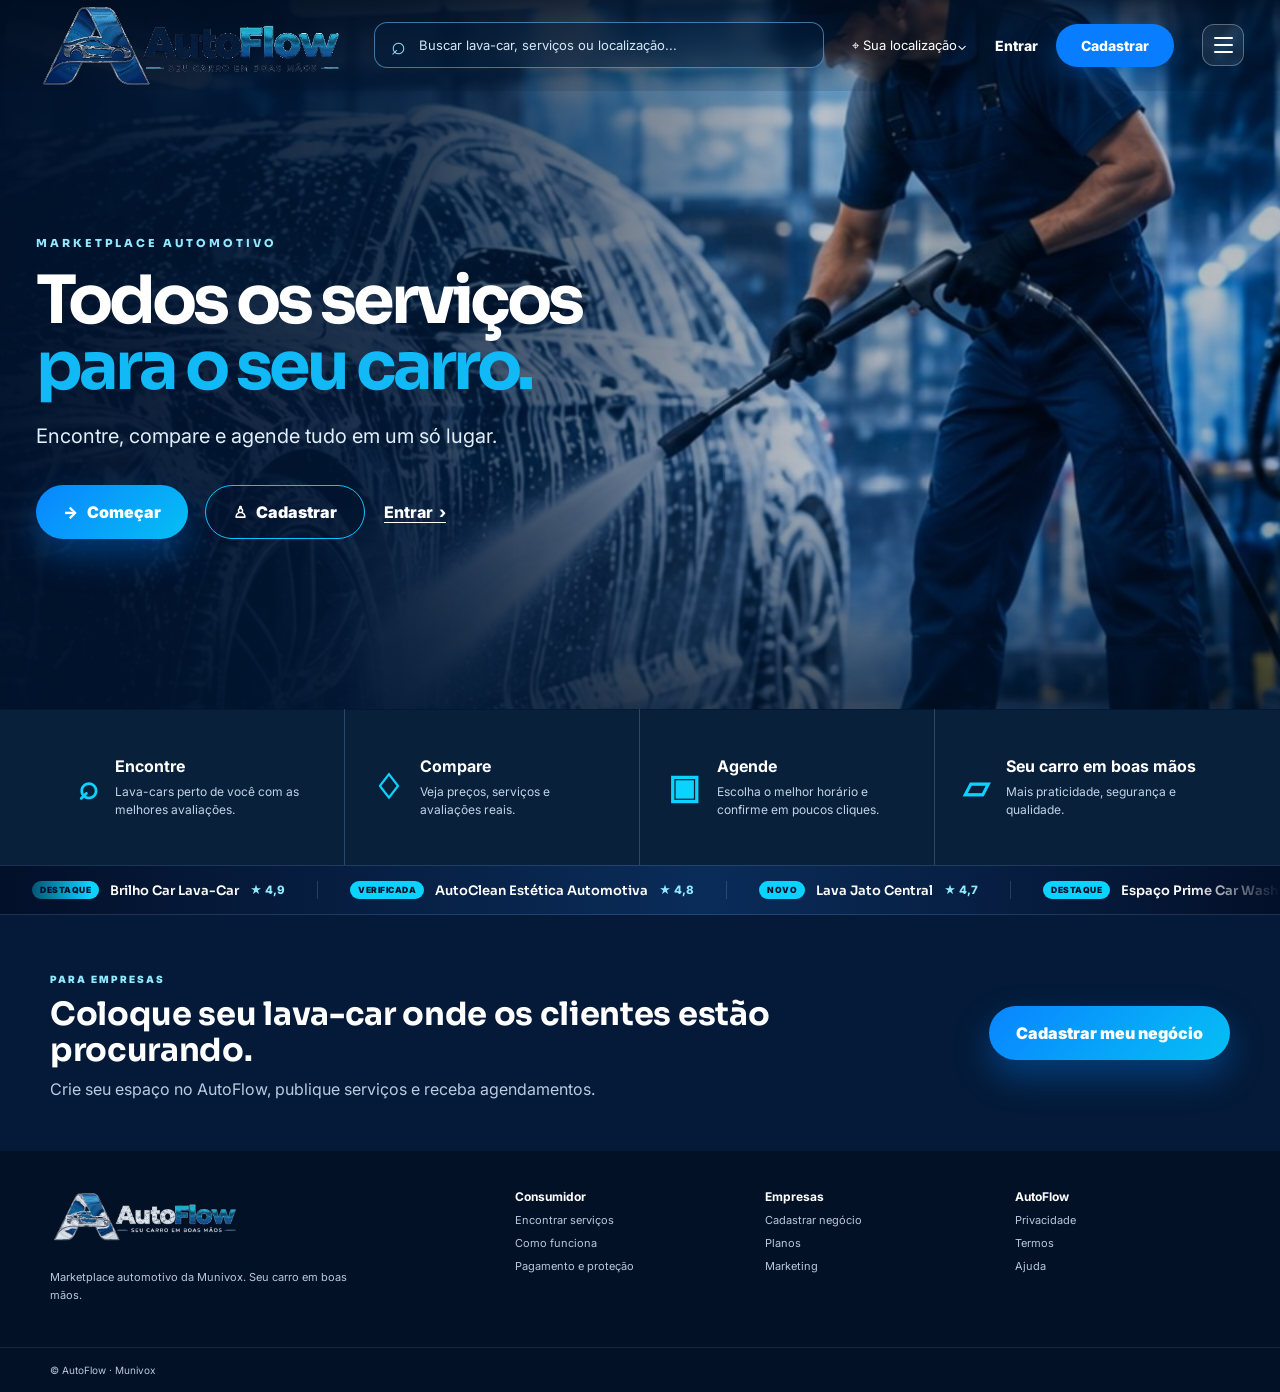
==== commit b7208831: "Atualiza sistema AutoFlow" ====
--- a/index.html
+++ b/index.html
@@ -22,7 +22,7 @@
       <a href="#" data-login>Entrar</a>
       <a class="af-register" href="cadastro.html">Cadastrar</a>
     </nav>
-    <button class="af-menu" type="button" aria-label="Abrir menu">☰</button>
+    <button class="af-menu" type="button" aria-label="Abrir menu" data-menu><span></span><span></span><span></span></button>
   </div>
 </header>
 
@@ -36,8 +36,9 @@
         <h1>Todos os serviços<br><strong>para o seu carro.</strong></h1>
         <p>Encontre, compare e agende tudo em um só lugar.</p>
         <div class="af-hero-actions">
-          <a class="af-btn af-btn-primary" href="#" data-login>Entrar</a>
-          <a class="af-btn af-btn-outline" href="cadastro.html">Cadastrar</a>
+          <a class="af-btn af-btn-primary" href="busca.html">→ &nbsp; Começar</a>
+          <a class="af-btn af-btn-outline" href="cadastro.html">♙ &nbsp; Cadastrar</a>
+          <a class="af-login-link" href="#" data-login>Entrar&nbsp; ›</a>
         </div>
       </div>
     </div>
@@ -45,14 +46,16 @@
 
   <section class="af-benefits">
     <div class="af-container af-benefit-grid">
-      <div class="af-benefit"><b>⌕</b><div><strong>Encontre</strong><span>Lava-cars perto de você com as melhores avaliações.</span></div></div>
-      <div class="af-benefit"><b>♢</b><div><strong>Compare</strong><span>Veja preços, serviços e avaliações reais.</span></div></div>
-      <div class="af-benefit"><b>▣</b><div><strong>Agende</strong><span>Escolha o melhor horário e confirme em poucos cliques.</span></div></div>
-      <div class="af-benefit"><b>▱</b><div><strong>Seu carro em boas mãos</strong><span>Mais praticidade, segurança e qualidade.</span></div></div>
+      <div class="af-benefit reveal" data-tilt><b>⌕</b><div><strong>Encontre</strong><span>Lava-cars perto de você com as melhores avaliações.</span></div></div>
+      <div class="af-benefit reveal" data-tilt><b>♢</b><div><strong>Compare</strong><span>Veja preços, serviços e avaliações reais.</span></div></div>
+      <div class="af-benefit reveal" data-tilt><b>▣</b><div><strong>Agende</strong><span>Escolha o melhor horário e confirme em poucos cliques.</span></div></div>
+      <div class="af-benefit reveal" data-tilt><b>▱</b><div><strong>Seu carro em boas mãos</strong><span>Mais praticidade, segurança e qualidade.</span></div></div>
     </div>
   </section>
 
-  <section class="af-business-cta">
+<section class="af-marquee" aria-label="Empresas em destaque no AutoFlow"><div class="af-marquee-track"><a class="af-marquee-item" href="detalhe.html"><span class="af-marquee-tag">Destaque</span><b>Brilho Car Lava-Car</b><span class="af-marquee-rating">★ 4,9</span></a><a class="af-marquee-item" href="detalhe.html"><span class="af-marquee-tag">Verificada</span><b>AutoClean Estética Automotiva</b><span class="af-marquee-rating">★ 4,8</span></a><a class="af-marquee-item" href="detalhe.html"><span class="af-marquee-tag">Novo</span><b>Lava Jato Central</b><span class="af-marquee-rating">★ 4,7</span></a><a class="af-marquee-item" href="detalhe.html"><span class="af-marquee-tag">Destaque</span><b>Espaço Prime Car Wash</b><span class="af-marquee-rating">★ 4,9</span></a><a class="af-marquee-item" href="detalhe.html"><span class="af-marquee-tag">Verificada</span><b>Rei da Lataria Estética</b><span class="af-marquee-rating">★ 4,6</span></a><a class="af-marquee-item" href="detalhe.html"><span class="af-marquee-tag">Promoção</span><b>Shine Detailing Studio</b><span class="af-marquee-rating">★ 5,0</span></a><a class="af-marquee-item" href="detalhe.html" aria-hidden="true" tabindex="-1"><span class="af-marquee-tag">Destaque</span><b>Brilho Car Lava-Car</b><span class="af-marquee-rating">★ 4,9</span></a><a class="af-marquee-item" href="detalhe.html" aria-hidden="true" tabindex="-1"><span class="af-marquee-tag">Verificada</span><b>AutoClean Estética Automotiva</b><span class="af-marquee-rating">★ 4,8</span></a><a class="af-marquee-item" href="detalhe.html" aria-hidden="true" tabindex="-1"><span class="af-marquee-tag">Novo</span><b>Lava Jato Central</b><span class="af-marquee-rating">★ 4,7</span></a><a class="af-marquee-item" href="detalhe.html" aria-hidden="true" tabindex="-1"><span class="af-marquee-tag">Destaque</span><b>Espaço Prime Car Wash</b><span class="af-marquee-rating">★ 4,9</span></a><a class="af-marquee-item" href="detalhe.html" aria-hidden="true" tabindex="-1"><span class="af-marquee-tag">Verificada</span><b>Rei da Lataria Estética</b><span class="af-marquee-rating">★ 4,6</span></a><a class="af-marquee-item" href="detalhe.html" aria-hidden="true" tabindex="-1"><span class="af-marquee-tag">Promoção</span><b>Shine Detailing Studio</b><span class="af-marquee-rating">★ 5,0</span></a></div></section>
+
+  <section class="af-business-cta reveal">
     <div class="af-container af-business-inner"><div><span>PARA EMPRESAS</span><h2>Coloque seu lava-car onde os clientes estão procurando.</h2><p>Crie seu espaço no AutoFlow, publique serviços e receba agendamentos.</p></div><a class="af-btn af-btn-primary" href="cadastro.html">Cadastrar meu negócio</a></div>
   </section>
 </main>
--- a/assets/style.css
+++ b/assets/style.css
@@ -1,6 +1,7 @@
-@import url('https://fonts.googleapis.com/css2?family=Montserrat:wght@500;600;700;800&display=swap');
-:root{--navy:#06152d;--navy2:#0a2447;--blue:#087dff;--cyan:#00c8ff;--ink:#10213d;--muted:#66758b;--line:#e5edf7;--bg:#f5f8fc;--white:#fff;--shadow:0 18px 45px rgba(10,35,70,.12)}
-*{box-sizing:border-box}html{scroll-behavior:smooth}body{margin:0;background:var(--bg);color:var(--ink);font-family:Montserrat,Arial,sans-serif}.container{width:min(1180px,calc(100% - 32px));margin:auto}a{text-decoration:none;color:inherit}button,input,select{font:inherit}.top{position:sticky;top:0;z-index:100;background:rgba(255,255,255,.96);backdrop-filter:blur(14px);border-bottom:1px solid var(--line)}.topline{min-height:74px;display:flex;align-items:center;gap:16px}.brand{display:flex;align-items:center;gap:9px;font-weight:800;font-size:22px;letter-spacing:-1px;white-space:nowrap}.brand img{width:150px;height:auto}.brand-mark{width:39px;height:39px;border-radius:12px;background:linear-gradient(135deg,#087dff,#00c8ff);display:grid;place-items:center;color:#fff;font-weight:800;box-shadow:0 7px 18px rgba(8,125,255,.28)}.brand span span{color:var(--blue)}.main-search{flex:1;max-width:570px;margin:auto;display:flex;border:1px solid #d8e3f0;border-radius:13px;background:#fff;overflow:hidden}.main-search input{flex:1;border:0;outline:0;padding:13px 15px;color:var(--ink)}.main-search button{border:0;background:var(--blue);color:#fff;width:52px;font-size:20px}.top-actions{display:flex;align-items:center;gap:10px}.top-actions a{font-size:12px;font-weight:700;color:#46566d;padding:10px}.profile{border:1px solid #dbe5f1;border-radius:12px;background:#fff}.avatar{width:28px;height:28px;border-radius:50%;display:inline-grid;place-items:center;background:#eaf4ff;color:#1679ed;margin-right:5px}.navrow{border-top:1px solid #f1f4f8}.navrow .inner{height:42px;display:flex;align-items:center;gap:25px;overflow:auto}.navrow a{font-size:12px;color:#5e6d82;white-space:nowrap}.navrow a.active,.navrow a:hover{color:var(--blue);font-weight:800}
+@import url('https://fonts.googleapis.com/css2?family=Sora:wght@500;600;700;800&family=Inter:wght@400;500;600;700;800&display=swap');
+:root{--navy:#06152d;--navy2:#0a2447;--blue:#087dff;--cyan:#00c8ff;--ink:#10213d;--muted:#66758b;--line:#e5edf7;--bg:#f5f8fc;--white:#fff;--shadow:0 18px 45px rgba(10,35,70,.12);--font-display:'Sora',Inter,Arial,sans-serif;--font-body:'Inter',Arial,sans-serif;--ease:cubic-bezier(.22,.8,.24,1)}
+*{box-sizing:border-box}html{scroll-behavior:smooth}body{margin:0;background:var(--bg);color:var(--ink);font-family:var(--font-body);-webkit-font-smoothing:antialiased;text-rendering:optimizeLegibility}
+h1,h2,h3,.brand,.af-logo,.booking-title,.company-title-row h1,.cadastro-hero h1,.section-title h2,.af-section-head h2,.mk-card h2,.welcome-copy h1,.af-hero h1,.plans-heading h2,.plan h3,.summary-head h2,.company-main h3{font-family:var(--font-display);letter-spacing:-.01em}.container{width:min(1180px,calc(100% - 32px));margin:auto}a{text-decoration:none;color:inherit}button,input,select{font:inherit}.top{position:sticky;top:0;z-index:100;background:rgba(255,255,255,.96);backdrop-filter:blur(14px);border-bottom:1px solid var(--line)}.topline{min-height:74px;display:flex;align-items:center;gap:16px}.brand{display:flex;align-items:center;gap:9px;font-weight:800;font-size:22px;letter-spacing:-1px;white-space:nowrap}.brand img{width:150px;height:auto}.brand-mark{width:39px;height:39px;border-radius:12px;background:linear-gradient(135deg,#087dff,#00c8ff);display:grid;place-items:center;color:#fff;font-weight:800;box-shadow:0 7px 18px rgba(8,125,255,.28)}.brand span span{color:var(--blue)}.main-search{flex:1;max-width:570px;margin:auto;display:flex;border:1px solid #d8e3f0;border-radius:13px;background:#fff;overflow:hidden}.main-search input{flex:1;border:0;outline:0;padding:13px 15px;color:var(--ink)}.main-search button{border:0;background:var(--blue);color:#fff;width:52px;font-size:20px}.top-actions{display:flex;align-items:center;gap:10px}.top-actions a{font-size:12px;font-weight:700;color:#46566d;padding:10px}.profile{border:1px solid #dbe5f1;border-radius:12px;background:#fff}.avatar{width:28px;height:28px;border-radius:50%;display:inline-grid;place-items:center;background:#eaf4ff;color:#1679ed;margin-right:5px}.navrow{border-top:1px solid #f1f4f8}.navrow .inner{height:42px;display:flex;align-items:center;gap:25px;overflow:auto}.navrow a{font-size:12px;color:#5e6d82;white-space:nowrap}.navrow a.active,.navrow a:hover{color:var(--blue);font-weight:800}
 .hero-welcome{min-height:calc(100vh - 117px);background:radial-gradient(circle at 78% 25%,rgba(0,200,255,.24),transparent 27%),linear-gradient(135deg,#031026 0%,#082957 58%,#03152c 100%);color:#fff;position:relative;overflow:hidden}.hero-welcome:after{content:"";position:absolute;right:-8%;bottom:-35%;width:58%;height:85%;border-radius:50%;background:radial-gradient(circle,rgba(8,125,255,.32),transparent 66%);filter:blur(12px)}.welcome-grid{min-height:calc(100vh - 117px);display:grid;grid-template-columns:1.02fr .98fr;align-items:center;gap:55px;position:relative;z-index:2}.welcome-copy .mini{font-size:11px;letter-spacing:3px;color:#8fdcff;font-weight:800}.welcome-copy h1{font-size:clamp(42px,6vw,76px);line-height:.98;letter-spacing:-4px;margin:17px 0}.welcome-copy h1 span{color:#16b9ff}.welcome-copy p{max-width:580px;color:#c8d7e9;font-size:17px;line-height:1.75}.welcome-actions{display:flex;gap:12px;margin:28px 0 18px}.btn{display:inline-flex;align-items:center;justify-content:center;border:0;border-radius:12px;padding:14px 22px;font-weight:800;cursor:pointer}.btn-primary{background:linear-gradient(135deg,#087dff,#00bfff);color:#fff;box-shadow:0 13px 30px rgba(0,125,255,.3)}.btn-ghost{border:1px solid rgba(255,255,255,.35);color:#fff;background:rgba(255,255,255,.04)}.trust-line{display:flex;gap:18px;flex-wrap:wrap;color:#9db0c8;font-size:11px}.phone-wrap{display:flex;justify-content:center;position:relative}.phone{width:min(335px,82vw);border:8px solid #0b1320;border-radius:38px;background:#fff;box-shadow:0 35px 80px rgba(0,0,0,.45);overflow:hidden}.phone-top{height:28px;background:#0b1320}.phone-screen{min-height:660px;background:#fff}.welcome-phone{background:linear-gradient(180deg,rgba(0,15,35,.1),rgba(0,13,32,.9)),url('https://images.unsplash.com/photo-1504215680853-026ed2a45def?auto=format&fit=crop&w=800&q=85') center/cover;display:flex;flex-direction:column;justify-content:flex-end;padding:28px 22px;color:#fff}.phone-logo{width:220px;max-width:80%;margin:0 auto 100px}.welcome-phone h2{font-size:23px;margin:0 0 10px}.welcome-phone p{font-size:12px;line-height:1.6;color:#d8e7f7}.phone-actions{display:grid;gap:9px;margin-top:18px}.phone-actions a{padding:12px;border-radius:12px;text-align:center;font-size:12px;font-weight:800}.phone-actions .p1{background:linear-gradient(135deg,#087dff,#00c8ff)}.phone-actions .p2{border:1px solid rgba(255,255,255,.55)}
 .app-header{background:linear-gradient(135deg,#06152d,#0b3160);color:#fff;padding:16px 0 24px}.app-head-row{display:flex;align-items:center;justify-content:space-between;gap:12px}.app-logo{width:150px}.app-icons{display:flex;gap:8px}.round-btn{width:40px;height:40px;border:1px solid rgba(255,255,255,.22);border-radius:50%;display:grid;place-items:center;background:rgba(255,255,255,.08);color:#fff}.app-search{margin-top:15px;display:flex;background:#fff;border-radius:13px;overflow:hidden}.app-search input{flex:1;border:0;outline:0;padding:14px;color:#17263c}.app-search button{border:0;background:var(--blue);color:#fff;width:50px}.location-bar{display:flex;justify-content:space-between;align-items:center;margin-top:13px;font-size:12px;color:#c9d9ed}.app-page{background:#f6f8fc;min-height:calc(100vh - 117px)}.categories{display:grid;grid-template-columns:repeat(5,1fr);gap:10px;padding:18px 0}.cat{background:#fff;border:1px solid #e3ebf5;border-radius:15px;padding:12px 7px;text-align:center;font-size:10px;font-weight:700;box-shadow:0 5px 16px rgba(13,48,87,.04)}.cat i{width:34px;height:34px;border-radius:50%;display:grid;place-items:center;background:#eaf4ff;color:var(--blue);margin:0 auto 7px;font-style:normal;font-size:17px}.cat.active{border-color:#8fc4ff;background:#f5fbff}.app-banner{border-radius:18px;min-height:175px;padding:22px;background:linear-gradient(100deg,#061a38,#0c66cb 65%,#0cc6ff);color:#fff;position:relative;overflow:hidden}.app-banner:after{content:"";position:absolute;right:-8%;bottom:-40%;width:55%;height:130%;border-radius:50%;background:rgba(255,255,255,.1)}.app-banner h2{max-width:370px;font-size:22px;line-height:1.18;margin:0 0 8px}.app-banner p{max-width:350px;font-size:11px;color:#d7e8fb;line-height:1.5}.app-banner a{display:inline-block;margin-top:7px;background:#fff;color:#0b55a8;padding:10px 15px;border-radius:10px;font-size:11px;font-weight:800}.section-title{display:flex;align-items:end;justify-content:space-between;gap:10px;margin:28px 0 13px}.section-title h2{font-size:21px;margin:0;letter-spacing:-.7px}.section-title a{font-size:11px;color:var(--blue);font-weight:800}.company-list{display:grid;gap:12px;padding-bottom:30px}.company-card{background:#fff;border:1px solid #e2eaf4;border-radius:16px;padding:12px;display:grid;grid-template-columns:92px 1fr auto;gap:14px;align-items:center;box-shadow:0 8px 24px rgba(16,43,76,.04)}.company-thumb{height:92px;border-radius:13px;background:linear-gradient(145deg,#07172d,#087dff);position:relative;overflow:hidden;background-size:cover;background-position:center}.company-thumb.c1{background-image:linear-gradient(145deg,rgba(3,20,43,.15),rgba(0,60,140,.35)),url('https://images.unsplash.com/photo-1607860108855-64acf2078ed9?auto=format&fit=crop&w=500&q=80')}.company-thumb.c2{background-image:linear-gradient(145deg,rgba(3,20,43,.15),rgba(0,60,140,.35)),url('https://images.unsplash.com/photo-1503376780353-7e6692767b70?auto=format&fit=crop&w=500&q=80')}.company-thumb.c3{background-image:linear-gradient(145deg,rgba(3,20,43,.15),rgba(0,60,140,.35)),url('https://images.unsplash.com/photo-1552519507-da3b142c6e3d?auto=format&fit=crop&w=500&q=80')}.verified{position:absolute;left:8px;bottom:8px;background:#fff;color:#087dff;border-radius:50%;width:25px;height:25px;display:grid;place-items:center;font-size:12px}.company-main h3{margin:0;font-size:15px}.company-main .desc{margin:4px 0 8px;color:#718097;font-size:10px}.rating{display:flex;align-items:center;gap:5px;font-size:10px}.stars{color:#ffb400;letter-spacing:1px}.tags{display:flex;gap:5px;flex-wrap:wrap;margin-top:8px}.tag{background:#eaf8f5;color:#16846f;padding:5px 7px;border-radius:999px;font-size:8px;font-weight:800}.company-price{text-align:right;min-width:125px}.company-price small{font-size:9px;color:#8995a6}.company-price strong{display:block;font-size:18px;margin:4px 0 7px}.mini-btn{display:inline-block;background:linear-gradient(135deg,#087dff,#00bfff);color:#fff;border-radius:10px;padding:9px 12px;font-size:10px;font-weight:800}.bottom-nav{display:none}
 .detail-cover{height:310px;background:linear-gradient(180deg,rgba(3,17,36,.1),rgba(3,17,36,.78)),url('https://images.unsplash.com/photo-1607860108855-64acf2078ed9?auto=format&fit=crop&w=1600&q=85') center/cover;position:relative}.detail-actions{position:absolute;top:18px;left:0;right:0;display:flex;justify-content:space-between}.detail-actions .round-btn{background:rgba(4,20,42,.52);border-color:rgba(255,255,255,.25)}.detail-card{margin-top:-55px;position:relative;z-index:3;background:#fff;border-radius:22px 22px 0 0;padding:22px 24px}.company-title-row{display:flex;gap:14px;align-items:center}.company-logo{width:70px;height:70px;border-radius:18px;background:linear-gradient(135deg,#06172f,#087dff);color:#fff;display:grid;place-items:center;font-weight:800;font-size:18px;border:4px solid #fff;box-shadow:0 8px 25px rgba(0,0,0,.18)}.company-title-row h1{margin:0;font-size:23px}.verified-name{color:#087dff;font-size:13px}.subtitle{font-size:11px;color:#748298;margin-top:5px}.company-meta{display:flex;gap:12px;flex-wrap:wrap;margin-top:14px;font-size:10px;color:#52647d}.company-meta b{color:#1b2b43}.pill-row{display:flex;gap:7px;flex-wrap:wrap;margin:15px 0}.pill{padding:7px 9px;border-radius:999px;background:#e9faf5;color:#16836e;font-size:9px;font-weight:800}.tabs{display:flex;gap:20px;border-bottom:1px solid #e4ebf4;margin:0 -24px;padding:0 24px}.tabs a{padding:14px 0;font-size:11px;color:#718097}.tabs a.active{color:#087dff;border-bottom:2px solid #087dff;font-weight:800}.service-list{display:grid;gap:10px;margin-top:16px}.service-card{display:flex;justify-content:space-between;gap:12px;border:1px solid #e4ebf4;border-radius:14px;padding:13px}.service-info{display:flex;gap:11px}.service-image{width:54px;height:54px;border-radius:10px;background-size:cover;background-position:center}.si1{background-image:url('https://images.unsplash.com/photo-1607860108855-64acf2078ed9?auto=format&fit=crop&w=300&q=80')}.si2{background-image:url('https://images.unsplash.com/photo-1511919884226-fd3cad34687c?auto=format&fit=crop&w=300&q=80')}.si3{background-image:url('https://images.unsplash.com/photo-1553440569-bcc63803a83d?auto=format&fit=crop&w=300&q=80')}.service-info h3{font-size:12px;margin:2px 0 4px}.service-info p{font-size:9px;color:#758298;margin:0}.service-right{text-align:right;white-space:nowrap}.service-right strong{font-size:15px}.service-right small{display:block;font-size:8px;color:#7b889a;margin:3px 0 6px}.detail-cta{position:sticky;bottom:0;background:#fff;border-top:1px solid #e4ebf4;padding:12px 24px;z-index:10}.detail-cta a{display:block;text-align:center;background:linear-gradient(135deg,#087dff,#00bfff);color:#fff;padding:13px;border-radius:12px;font-size:12px;font-weight:800}.two-col{display:grid;grid-template-columns:1fr 370px;gap:24px}.side-box{background:#fff;border:1px solid #e4ebf4;border-radius:18px;padding:18px}.side-box h3{font-size:15px;margin:0 0 14px}.calendar{display:grid;grid-template-columns:repeat(3,1fr);gap:7px}.calendar button{border:1px solid #dce6f1;background:#fff;border-radius:9px;padding:10px 5px;font-size:10px}.calendar button.active{border-color:#8dc5ff;background:#eff7ff;color:#087dff;font-weight:800}
@@ -107,7 +108,7 @@
 .af-promo-wrap{background:#f6f9fd;padding:0 0 52px}.af-promo{display:block;border-radius:18px;overflow:hidden;box-shadow:0 12px 30px rgba(20,64,110,.08)}.af-promo img{display:block;width:100%;height:auto}
 .af-business-cta{background:#041a38;color:#fff;padding:52px 0}.af-business-inner{display:flex;align-items:center;justify-content:space-between;gap:30px}.af-business-inner>div{max-width:720px}.af-business-inner span{font-size:10px;letter-spacing:2px;color:#8fe9ff;font-weight:900}.af-business-inner h2{font-size:32px;line-height:1.12;margin:10px 0}.af-business-inner p{color:#b9cce0;margin:0}.af-footer{background:#031127;color:#b9c9dc;padding:38px 0 0}.af-footer-grid{display:grid;grid-template-columns:2fr 1fr 1fr 1fr;gap:35px;padding-bottom:32px}.af-footer-grid>div{display:flex;flex-direction:column;gap:9px}.af-footer-grid>div:first-child{display:block}.af-footer-logo{width:190px;height:auto;margin-bottom:10px}.af-footer-grid strong{color:#fff;font-size:12px}.af-footer-grid a{font-size:11px}.af-footer-grid p{font-size:11px;line-height:1.6;max-width:310px}.af-footer-bottom{border-top:1px solid rgba(255,255,255,.09);padding:16px max(20px,calc((100% - 1180px)/2));font-size:10px}
 @media(max-width:1050px){.af-logo{width:250px}.af-location{display:none}.af-company-grid{grid-template-columns:repeat(2,1fr)}.af-benefit-grid{grid-template-columns:repeat(2,1fr)}.af-benefit:nth-child(2){border-right:0}.af-benefit:nth-child(-n+2){border-bottom:1px solid rgba(135,193,237,.25)}}
-@media(max-width:767px){.home-v12{background:#06152b}.af-header{position:absolute;background:linear-gradient(180deg,rgba(0,8,20,.72),transparent);border:0}.af-header-inner{width:calc(100% - 30px);min-height:74px;gap:12px}.af-logo{width:185px}.af-logo-dark{display:none!important}.af-logo-light{display:block!important}.af-search,.af-location,.af-actions{display:none}.af-menu{display:block;margin-left:auto;border:0;background:rgba(2,18,39,.5);color:#fff;width:42px;height:42px;border-radius:12px;font-size:20px}.af-hero{height:100dvh;min-height:620px;max-height:none}.af-hero-photo{background-position:63% center}.af-hero-overlay{background:linear-gradient(180deg,rgba(1,12,29,.18) 0%,rgba(1,14,33,.22) 28%,rgba(1,12,29,.82) 62%,rgba(1,9,22,.97) 100%)}.af-hero-inner{width:calc(100% - 32px);align-items:flex-end;padding-bottom:42px}.af-hero-copy{max-width:none;margin:0}.af-kicker{font-size:9px;letter-spacing:2px;margin-bottom:11px}.af-hero h1{font-size:43px;letter-spacing:-2px;line-height:1.02;margin-bottom:14px}.af-hero-copy>p{font-size:16px;line-height:1.45;max-width:330px}.af-hero-actions{display:flex;flex-direction:column;align-items:center;gap:10px;margin-top:23px;width:100%}.af-btn{width:min(100%,320px);min-height:52px;padding:0 18px}.af-login-link{text-align:center;padding:8px 0}.af-benefits{display:none}.af-featured{padding:35px 0;background:#f6f9fd}.af-container{width:calc(100% - 28px)}.af-section-head{align-items:flex-start}.af-section-head h2{font-size:24px}.af-section-head p{font-size:11px}.af-company-grid{grid-template-columns:1fr;gap:11px}.af-company{grid-template-columns:92px 1fr;min-height:102px}.af-company-image{min-height:102px}.af-promo-wrap{padding-bottom:35px}.af-business-cta{padding:40px 0}.af-business-inner{display:block}.af-business-inner h2{font-size:25px}.af-business-inner .af-btn{margin-top:20px;width:100%}.af-footer-grid{grid-template-columns:1fr 1fr;gap:25px}.af-footer-logo{width:165px}.af-footer-bottom{padding-left:14px;padding-right:14px}}
+@media(max-width:767px){.home-v12{background:#06152b}.af-header{position:absolute;background:linear-gradient(180deg,rgba(0,8,20,.72),transparent);border:0}.af-header-inner{width:calc(100% - 30px);min-height:74px;gap:12px}.af-logo{width:185px}.af-logo-dark{display:none!important}.af-logo-light{display:block!important}.af-search,.af-location,.af-actions{display:none}.af-menu{display:block;margin-left:auto;border:0;background:rgba(2,18,39,.5);color:#fff;width:42px;height:42px;border-radius:12px;font-size:20px}.af-hero{height:100dvh;min-height:620px;max-height:none}.af-hero-photo{background-position:63% center}.af-hero-overlay{background:linear-gradient(180deg,rgba(1,12,29,.18) 0%,rgba(1,14,33,.22) 28%,rgba(1,12,29,.82) 62%,rgba(1,9,22,.97) 100%)}.af-hero-inner{width:calc(100% - 32px);align-items:flex-end;padding-bottom:42px}.af-hero-copy{max-width:none;margin:0}.af-kicker{font-size:9px;letter-spacing:2px;margin-bottom:11px}.af-hero h1{font-size:43px;letter-spacing:-2px;line-height:1.02;margin-bottom:14px}.af-hero-copy>p{font-size:16px;line-height:1.45;max-width:330px}.af-hero-actions{display:grid;grid-template-columns:1fr 1fr;gap:10px;margin-top:23px}.af-btn{min-height:52px;padding:0 18px}.af-login-link{grid-column:1/-1;text-align:center;padding:8px 0}.af-benefits{display:none}.af-featured{padding:35px 0;background:#f6f9fd}.af-container{width:calc(100% - 28px)}.af-section-head{align-items:flex-start}.af-section-head h2{font-size:24px}.af-section-head p{font-size:11px}.af-company-grid{grid-template-columns:1fr;gap:11px}.af-company{grid-template-columns:92px 1fr;min-height:102px}.af-company-image{min-height:102px}.af-promo-wrap{padding-bottom:35px}.af-business-cta{padding:40px 0}.af-business-inner{display:block}.af-business-inner h2{font-size:25px}.af-business-inner .af-btn{margin-top:20px;width:100%}.af-footer-grid{grid-template-columns:1fr 1fr;gap:25px}.af-footer-logo{width:165px}.af-footer-bottom{padding-left:14px;padding-right:14px}}
 
 /* ===== V15 — serviços livres, anexos, 2 planos e avaliações ===== */
 .plans-two{grid-template-columns:repeat(2,minmax(0,1fr));max-width:980px;margin-left:auto;margin-right:auto;align-items:stretch}.plan.featured-main{border:2px solid #087dff;box-shadow:0 18px 42px rgba(8,125,255,.13);background:linear-gradient(180deg,#ffffff 0%,#f7fbff 100%)}.plan.featured-main .plan-icon{background:#eaf4ff}.plan.featured-main .commission{background:#edf7ff;border-color:#cfe7ff}.plan.featured-main .commission strong{color:#087dff}.marketing-plan{background:linear-gradient(155deg,#06172f 0%,#0a2f63 75%,#087dff 150%);border-color:#0a2c5a;color:#fff;box-shadow:0 18px 42px rgba(6,21,45,.22)}.marketing-plan h3,.marketing-plan .amount{color:#fff}.marketing-plan p,.marketing-plan li{color:#c9d9ec}.marketing-plan .amount span{color:#9eb7d3}.marketing-plan .commission{background:rgba(255,255,255,.09);border-color:rgba(255,255,255,.12);color:#e1edfb}.marketing-plan .commission strong{color:#6cddff}.marketing-plan li:before{color:#39c7ff}.marketing-plan .plan-icon{background:rgba(0,200,255,.13);color:#6cddff}.marketing-plan .plan-badge{background:rgba(0,200,255,.14);color:#6ddcff}.marketing-plan .outline{color:#fff;border-color:rgba(255,255,255,.35);background:rgba(255,255,255,.04)}.marketing-upgrade{margin-top:18px;border:1px solid #dbe7f4;border-radius:18px;background:#fff;padding:18px 20px;display:flex;align-items:center;justify-content:space-between;gap:18px}.marketing-upgrade h3{margin:5px 0 5px;font-size:16px;color:#10233f}.marketing-upgrade p{margin:0;color:#718097;font-size:10px;line-height:1.55;max-width:680px}.marketing-upgrade .outline{white-space:nowrap}
@@ -118,5 +119,100 @@
 @media(max-width:620px){.plans-two{grid-template-columns:1fr}.marketing-upgrade{align-items:flex-start;flex-direction:column}.marketing-upgrade .outline{width:100%;text-align:center}.custom-service-list{grid-template-columns:1fr}.review-list{grid-template-columns:1fr}.review-note{display:none}}
 .service-added-form{grid-column:1/-1;border:1px solid #b9d8f7;border-radius:16px;background:#fff;padding:15px;box-shadow:0 8px 22px rgba(8,125,255,.07)}.service-form-grid{display:grid;grid-template-columns:2fr 1fr 1fr;gap:10px}.service-form-actions{display:flex;justify-content:flex-end;gap:8px;margin-top:12px}.service-form-actions button{padding:9px 13px;border-radius:10px;font-size:9px}@media(max-width:620px){.service-form-grid{grid-template-columns:1fr}.service-added-form{grid-column:auto}}
 
-/* ===== V16 — acesso, admin e painéis ===== */
-.admin-prototype{background:#f5f8fc;color:#10213d}.admin-shell{display:grid;grid-template-columns:255px 1fr;min-height:100vh}.admin-side{background:#06152d;color:#d6e2f1;padding:26px 18px;position:sticky;top:0;height:100vh}.admin-brand{font-size:26px;font-weight:800;color:#fff;padding:0 10px 24px}.admin-brand small{display:block;font-size:9px;letter-spacing:2px;color:#8fdcff;margin-top:6px}.admin-side nav{display:grid;gap:5px}.admin-side nav a{padding:11px 12px;border-radius:10px;font-size:12px;color:#c9d8ea}.admin-side nav a:hover,.admin-side nav a.active{background:#0e417a;color:#6cddff;font-weight:800}.admin-main{padding:34px;max-width:1320px;width:100%}.admin-main>header{display:flex;justify-content:space-between;align-items:flex-start;gap:20px;margin-bottom:24px}.admin-main h1{font-size:30px;margin:6px 0}.admin-main header p{margin:0;color:#6a7a90;font-size:12px}.admin-kpis{display:grid;grid-template-columns:repeat(4,1fr);gap:12px;margin-bottom:20px}.admin-kpis>div,.admin-card{background:#fff;border:1px solid #e1e9f2;border-radius:16px;box-shadow:0 8px 24px rgba(16,43,76,.04)}.admin-kpis>div{padding:18px}.admin-kpis b{display:block;font-size:23px}.admin-kpis span{display:block;color:#77879b;font-size:10px;margin-top:8px}.admin-card{padding:20px;margin-bottom:18px}.admin-card-head{display:flex;justify-content:space-between;align-items:flex-start;gap:15px;margin-bottom:16px}.admin-card h2{font-size:18px;margin:0 0 6px}.admin-card p{font-size:11px;line-height:1.6;color:#6d7d91}.admin-banner-row{display:grid;grid-template-columns:1.4fr .7fr 1fr auto;align-items:center;gap:12px;border:1px solid #e5ebf2;border-radius:12px;padding:13px 14px;margin-top:9px;background:#fbfcfe}.admin-banner-row strong{font-size:11px}.admin-banner-row span{font-size:9px;color:#087dff;font-weight:800}.admin-banner-row small{font-size:9px;color:#7d8b9e}.admin-banner-row button{border:0;background:#eaf4ff;color:#087dff;padding:7px 10px;border-radius:8px;font-size:9px;font-weight:800}.admin-grid{display:grid;grid-template-columns:1fr 1fr;gap:18px}.admin-action{display:block;padding:12px 0;border-bottom:1px solid #edf1f6;font-size:11px;color:#087dff;font-weight:700}.admin-action:last-child{border-bottom:0}@media(max-width:900px){.admin-shell{grid-template-columns:1fr}.admin-side{position:relative;height:auto}.admin-side nav{display:flex;overflow:auto}.admin-side nav a{white-space:nowrap}.admin-main{padding:20px}.admin-kpis{grid-template-columns:1fr 1fr}.admin-grid{grid-template-columns:1fr}.admin-banner-row{grid-template-columns:1fr auto}.admin-banner-row small{grid-column:1}.admin-banner-row button{grid-column:2;grid-row:1/3}}
+
+/* ===== REFINAMENTO V16 — identidade profissional, componentes ausentes, parallax e faixa de marketing ===== */
+
+/* --- Componentes que estavam sem estilo (cadastro, manual, central de ajuda) --- */
+.form-page{padding:38px 0 64px}
+.form-shell{background:#fff;border:1px solid var(--line);border-radius:24px;padding:30px;box-shadow:0 18px 48px rgba(13,42,76,.06);display:grid;gap:18px}
+.grid2{display:grid;grid-template-columns:1fr 1fr;gap:16px}
+.section{padding:44px 0}
+.eyebrow{display:inline-block;font-size:11px;font-weight:800;letter-spacing:2.2px;color:var(--blue);text-transform:uppercase;margin-bottom:9px}
+.notice{background:linear-gradient(135deg,#eef6ff,#f5fbff);border:1px solid #d3e7fb;border-radius:16px;padding:16px 19px;font-size:12px;line-height:1.75;color:#1b2d47}
+.notice strong{color:#0b2343}
+button.primary,a.primary,.primary{display:inline-flex;align-items:center;justify-content:center;border:0;border-radius:13px;padding:13px 22px;font-weight:800;font-size:12px;cursor:pointer;background:linear-gradient(135deg,#087dff,#00bfff);color:#fff;box-shadow:0 12px 28px rgba(8,125,255,.28);transition:transform .25s var(--ease),box-shadow .25s var(--ease);text-decoration:none}
+button.primary:hover,a.primary:hover,.primary:hover{transform:translateY(-2px);box-shadow:0 18px 36px rgba(8,125,255,.36)}
+button.primary:active,a.primary:active,.primary:active{transform:translateY(0)}
+button.outline,a.outline,.outline{display:inline-flex;align-items:center;justify-content:center;border:1.5px solid #b9d2ee;border-radius:13px;padding:12.5px 22px;font-weight:800;font-size:12px;cursor:pointer;background:#fff;color:#0b2343;transition:.22s var(--ease);text-decoration:none}
+button.outline:hover,a.outline:hover,.outline:hover{border-color:#087dff;color:#087dff;background:#f5faff;transform:translateY(-1px)}
+.plan.premium .outline,.plan.marketing-plan .outline,.marketing-plan .outline{color:#fff;border-color:rgba(255,255,255,.4);background:rgba(255,255,255,.06)}
+.plan.premium .outline:hover,.marketing-plan .outline:hover{background:rgba(255,255,255,.14);color:#fff}
+
+/* --- Central do consumidor (manual.html) --- */
+.manual{display:grid;grid-template-columns:220px 1fr;gap:44px;padding:42px 0 60px;align-items:start}
+.manual-nav{position:sticky;top:90px;display:flex;flex-direction:column;gap:3px;font-size:12px}
+.manual-nav strong{font-size:10.5px;letter-spacing:1.6px;color:#8593a8;text-transform:uppercase;margin-bottom:8px;font-family:var(--font-display)}
+.manual-nav a{color:#46566d;padding:9px 11px;border-radius:9px;font-weight:600;transition:.18s}
+.manual-nav a:hover{background:#eef6ff;color:#087dff}
+.manual-content h1{font-family:var(--font-display);font-size:clamp(28px,3.4vw,38px);letter-spacing:-1px;line-height:1.12;margin:6px 0 16px}
+.manual-content h2{margin:38px 0 10px;font-size:19px;color:#0b2343;letter-spacing:-.3px}
+.manual-content p{color:#4a5b73;font-size:13px;line-height:1.85}
+@media(max-width:900px){.manual{grid-template-columns:1fr;gap:22px}.manual-nav{position:static;flex-direction:row;flex-wrap:wrap;gap:4px}}
+
+/* --- Tipografia geral mais profissional --- */
+.company-main .desc,.service-info p,.review-card p,.plan p,.mk-card p{font-family:var(--font-body)}
+.af-hero-copy>p,.welcome-copy p{font-weight:400}
+.af-kicker,.mini,.mk-tag,.plan-badge{font-family:var(--font-display)}
+
+/* --- Elevação e polimento de cartões em toda a plataforma --- */
+.company-card,.af-company,.service-card,.review-card,.mk-card,.mk-kpi,.cat,.plan,.side-box,.option,.addon,.service-option,.form-shell,.booking-main,.booking-summary{transition:transform .35s var(--ease),box-shadow .35s var(--ease),border-color .35s var(--ease)}
+.company-card:hover{transform:translateY(-3px);box-shadow:0 20px 40px rgba(16,43,76,.12);border-color:#cfe1f6}
+.service-card:hover{transform:translateY(-2px);box-shadow:0 14px 30px rgba(16,43,76,.09);border-color:#cfe1f6}
+.review-card:hover{transform:translateY(-2px);box-shadow:0 14px 30px rgba(16,43,76,.09)}
+.mk-card:hover{box-shadow:0 16px 38px rgba(20,40,80,.1)}
+.mk-kpi:hover{transform:translateY(-2px);box-shadow:0 10px 22px rgba(16,43,76,.08)}
+.cat:hover{transform:translateY(-2px);box-shadow:0 10px 22px rgba(13,48,87,.08);border-color:#bcdcff}
+
+/* Perspectiva para o efeito de parallax/tilt (aplicado via JS a [data-tilt]) */
+[data-tilt]{will-change:transform;transform-style:preserve-3d}
+@media(hover:none){[data-tilt]{transform:none!important}}
+
+/* Revelação suave ao rolar a página */
+.reveal{opacity:0;transform:translateY(22px);transition:opacity .7s var(--ease),transform .7s var(--ease)}
+.reveal.in{opacity:1;transform:none}
+
+/* --- Faixa de marketing das empresas cadastradas (marquee) --- */
+.af-marquee{position:relative;overflow:hidden;background:linear-gradient(90deg,#03102a,#0a2c59 55%,#03102a);padding:15px 0;border-top:1px solid rgba(139,193,237,.18);border-bottom:1px solid rgba(139,193,237,.18)}
+.af-marquee:before,.af-marquee:after{content:'';position:absolute;top:0;bottom:0;width:90px;z-index:2;pointer-events:none}
+.af-marquee:before{left:0;background:linear-gradient(90deg,#03102a,rgba(3,16,42,0))}
+.af-marquee:after{right:0;background:linear-gradient(270deg,#03102a,rgba(3,16,42,0))}
+.af-marquee-track{display:flex;align-items:center;width:max-content;animation:af-marquee-scroll 36s linear infinite}
+.af-marquee:hover .af-marquee-track{animation-play-state:paused}
+.af-marquee-item{display:flex;align-items:center;gap:11px;padding:0 32px;white-space:nowrap;color:#eaf4ff;font-size:13px;font-weight:700;border-right:1px solid rgba(255,255,255,.14);text-decoration:none}
+.af-marquee-item b{color:#fff;font-family:var(--font-display);font-weight:600}
+.af-marquee-tag{font-size:8.5px;font-weight:900;letter-spacing:.5px;text-transform:uppercase;color:#03102a;background:#0bd3ff;padding:4px 8px;border-radius:999px}
+.af-marquee-rating{color:#8fe9ff;font-weight:800;font-size:11.5px}
+@keyframes af-marquee-scroll{from{transform:translateX(0)}to{transform:translateX(-50%)}}
+@media(prefers-reduced-motion:reduce){.af-marquee-track{animation:none;overflow-x:auto}}
+@media(max-width:620px){.af-marquee-item{padding:0 20px;font-size:12px}.af-marquee:before,.af-marquee:after{width:36px}}
+
+/* --- Parallax do banner principal --- */
+.af-hero-photo{will-change:transform}
+
+
+/* ===== REFINAMENTO V17 — faixa em largura total, ícones das categorias e menu moderno ===== */
+
+/* A faixa de marketing sempre ocupa a largura inteira da tela, mesmo dentro de um .container */
+.af-marquee{margin-left:calc(50% - 50vw);margin-right:calc(50% - 50vw);width:100vw;max-width:100vw}
+
+/* Ícones das categorias — substituídos por SVGs de traço único, mais sóbrios e profissionais */
+.cat{padding:14px 7px 13px}
+.cat i{width:38px;height:38px;border-radius:12px;transition:.25s var(--ease)}
+.cat i svg{width:19px;height:19px;display:block}
+.cat:hover{border-color:#bcdcff}
+.cat:hover i{background:#dcefff}
+.cat.active i{background:linear-gradient(135deg,#087dff,#00c8ff);color:#fff;box-shadow:0 8px 18px rgba(8,125,255,.28)}
+.cat.active{border-color:#7fbaff;box-shadow:0 10px 26px rgba(8,125,255,.1)}
+
+/* Botão de menu (hambúrguer) moderno, com animação suave para "X" ao abrir */
+.menu-trigger,.af-menu{width:42px;height:42px;border-radius:12px;display:inline-flex;flex-direction:column;align-items:center;justify-content:center;gap:5px;cursor:pointer;padding:0}
+.menu-trigger{border:1px solid #dfe7f2;background:#fff}
+.menu-trigger:hover{border-color:#a9cdf5;background:#f6faff}
+.af-menu{border:1px solid rgba(255,255,255,.3);background:rgba(255,255,255,.08)}
+.af-menu:hover{background:rgba(255,255,255,.16)}
+.menu-trigger span,.af-menu span{display:block;width:19px;height:2px;border-radius:2px;transition:transform .32s var(--ease),opacity .32s var(--ease)}
+.menu-trigger span{background:#15243a}
+.af-menu span{background:#fff}
+body.menu-open .menu-trigger span:nth-child(1),body.menu-open .af-menu span:nth-child(1){transform:translateY(7px) rotate(45deg)}
+body.menu-open .menu-trigger span:nth-child(2),body.menu-open .af-menu span:nth-child(2){opacity:0;transform:scaleX(0)}
+body.menu-open .menu-trigger span:nth-child(3),body.menu-open .af-menu span:nth-child(3){transform:translateY(-7px) rotate(-45deg)}
